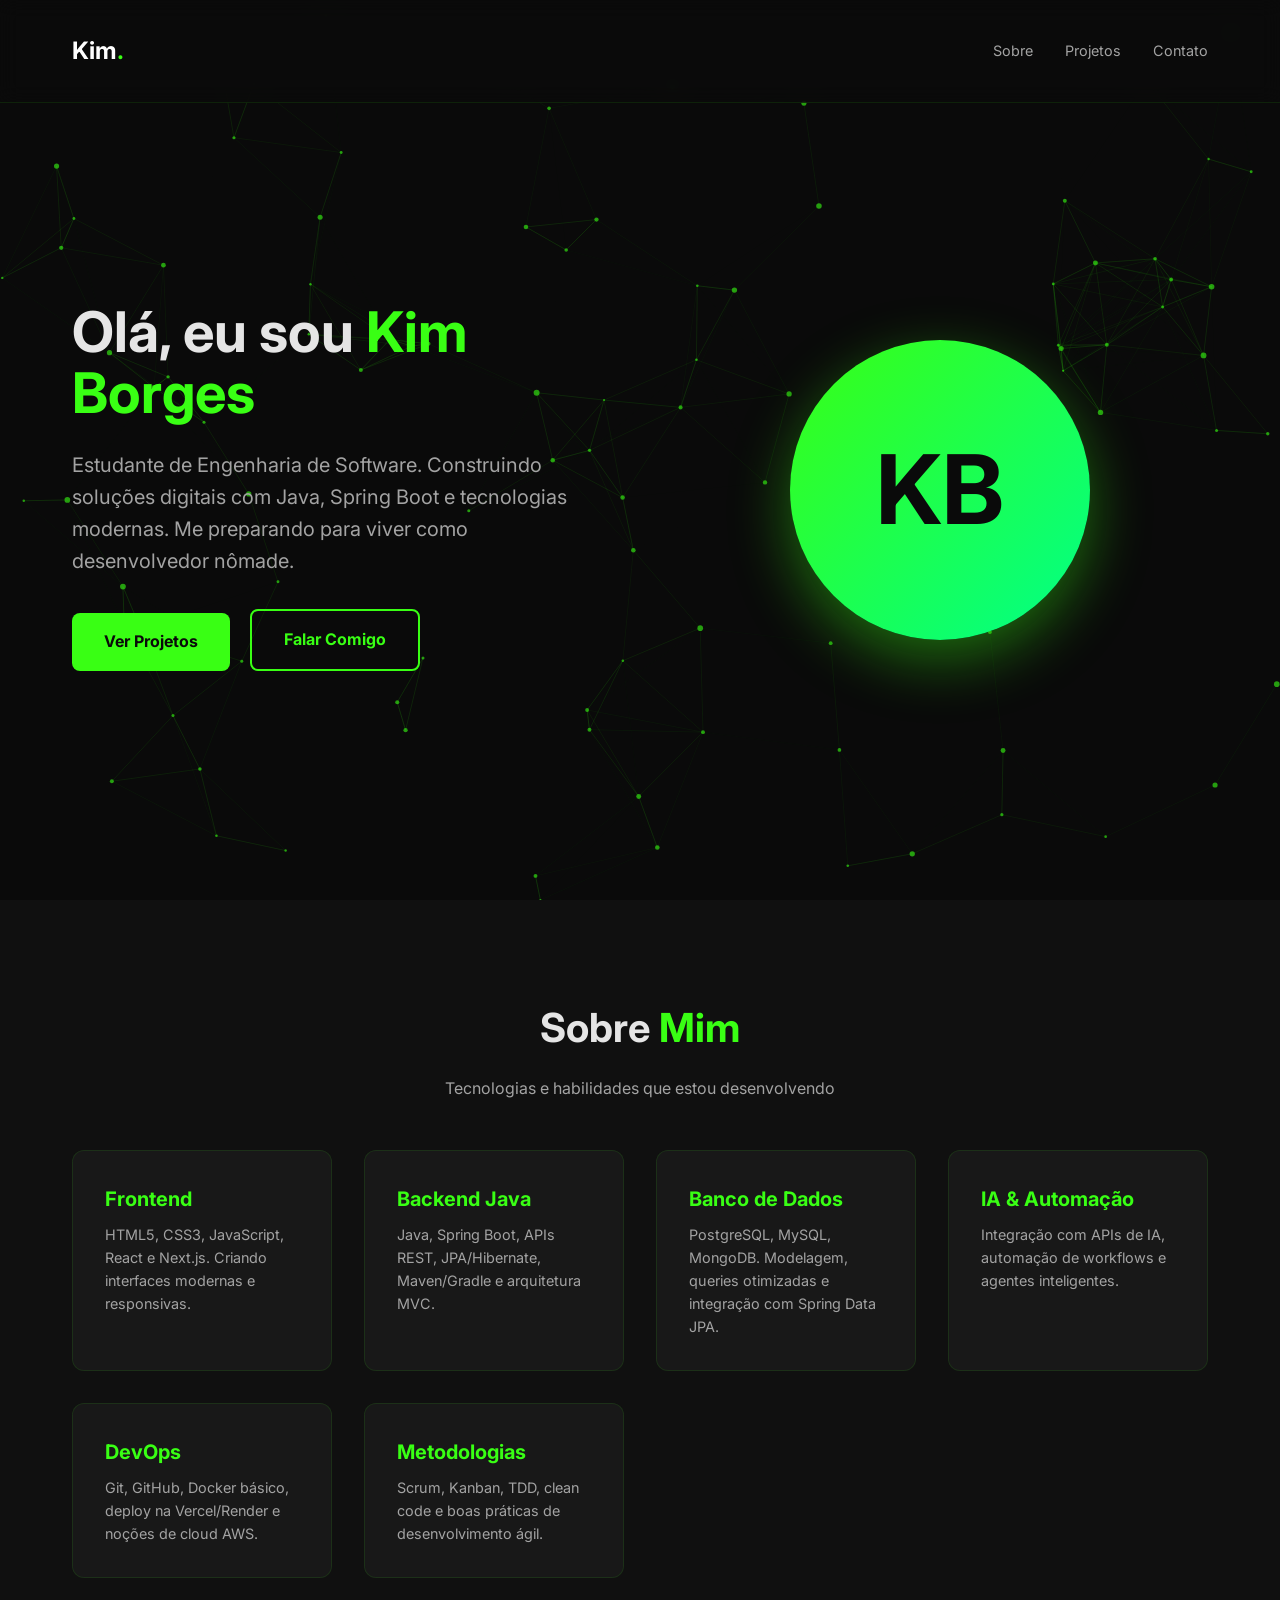
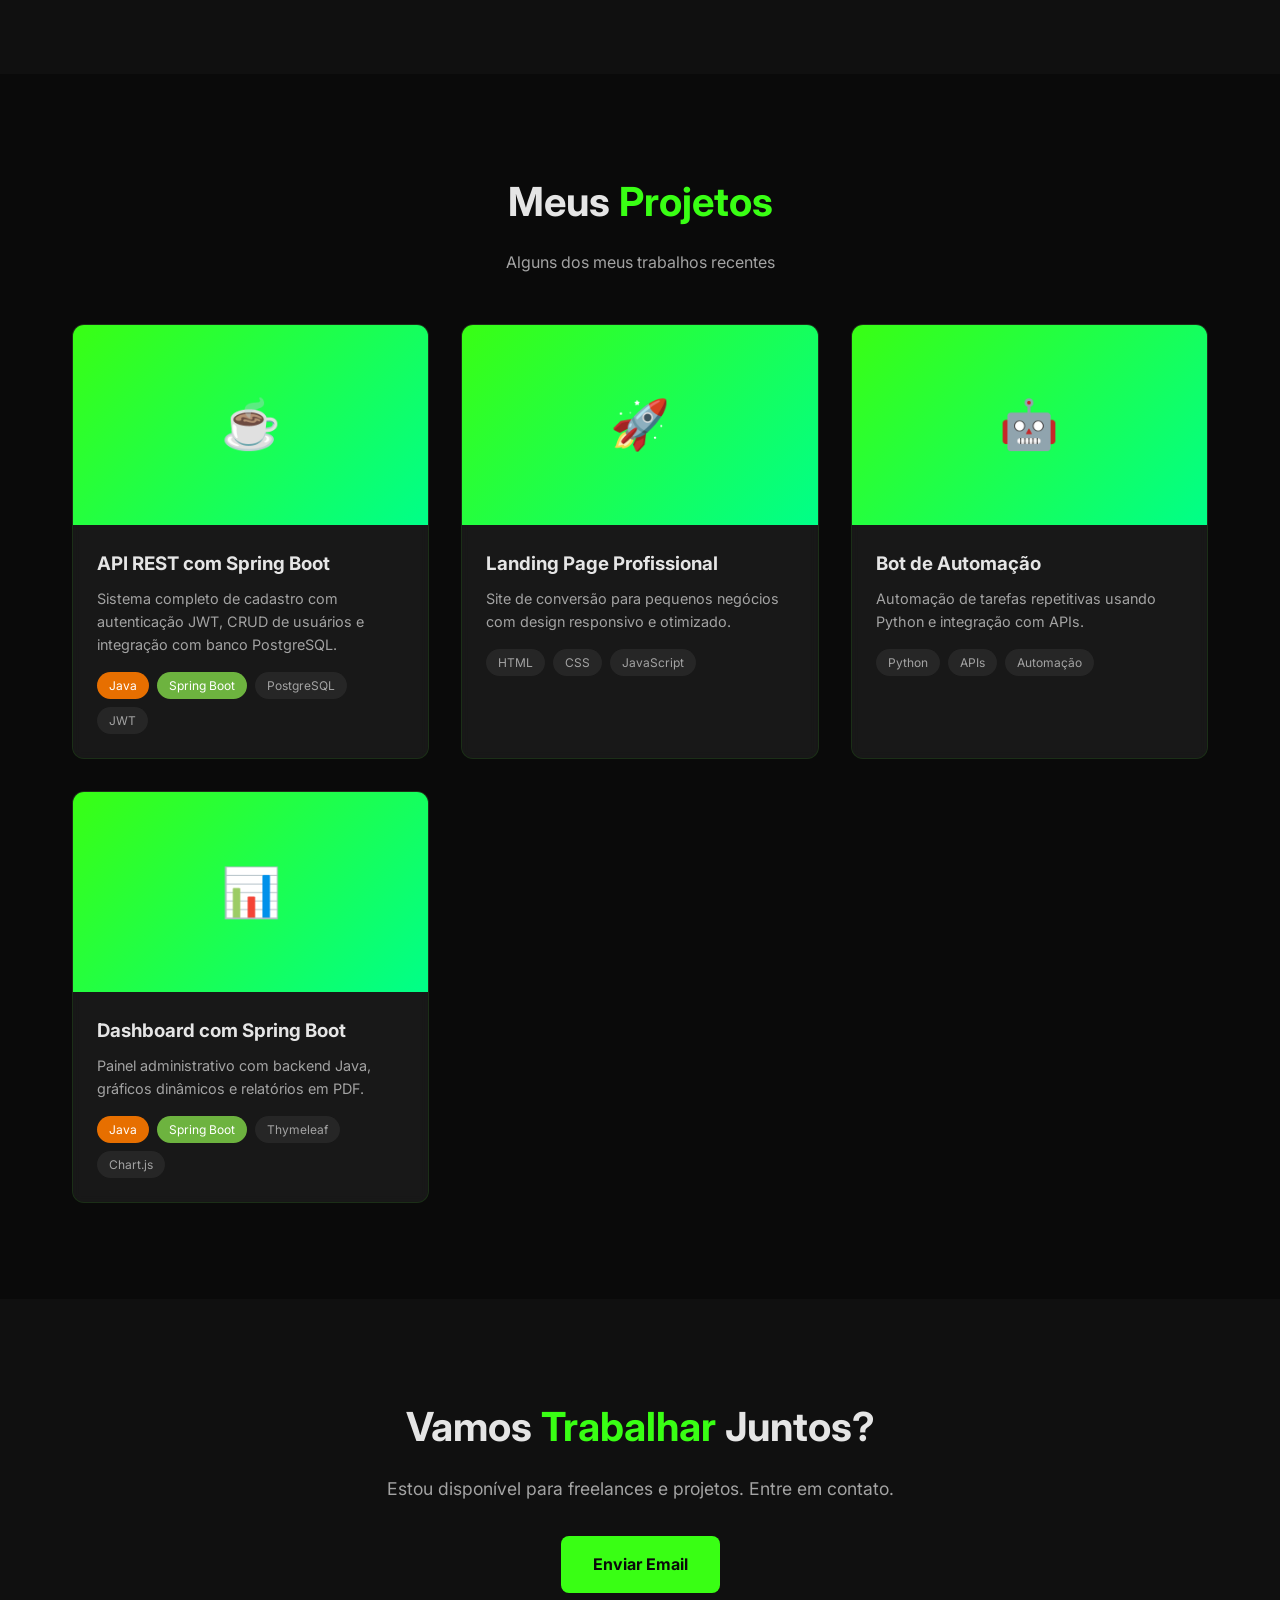
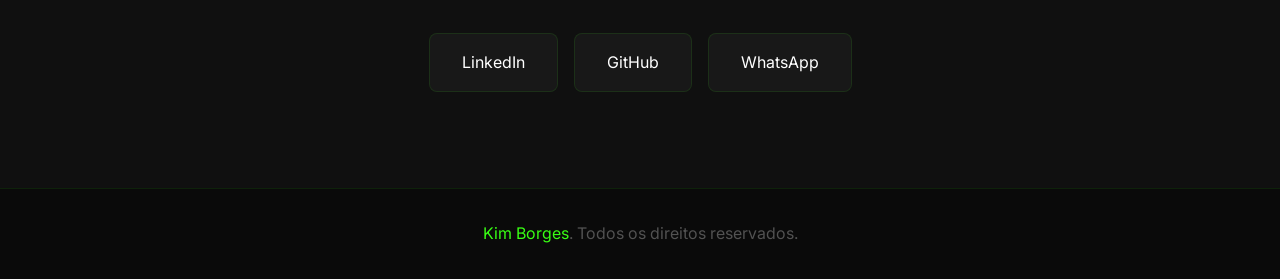
==== index.html @ 53674181 "Add initial portfolio website structure Initial commit of the personal portfolio website with sectio" ====
<!DOCTYPE html>
<html lang="pt-BR">
<head>
    <meta charset="UTF-8">
    <meta name="viewport" content="width=device-width, initial-scale=1.0">
    <title>Kim Borges | Desenvolvedor Full Stack</title>
    <link href="https://fonts.googleapis.com/css2?family=Inter:wght@300;400;600;700&display=swap" rel="stylesheet">
    <style>
        * {
            margin: 0;
            padding: 0;
            box-sizing: border-box;
        }

        body {
            font-family: 'Inter', sans-serif;
            background: #0a0a0a;
            color: #e5e5e5;
            line-height: 1.6;
            overflow-x: hidden;
        }

        /* Canvas de partículas - fundo animado */
        #particles-canvas {
            position: fixed;
            top: 0;
            left: 0;
            width: 100%;
            height: 100%;
            z-index: 0;
            pointer-events: none;
        }

        .container {
            max-width: 1200px;
            margin: 0 auto;
            padding: 0 2rem;
            position: relative;
            z-index: 1;
        }

        /* Navegação */
        nav {
            padding: 2rem 0;
            position: fixed;
            width: 100%;
            top: 0;
            background: rgba(10, 10, 10, 0.8);
            backdrop-filter: blur(10px);
            z-index: 100;
            border-bottom: 1px solid rgba(57, 255, 20, 0.1);
        }

        nav .container {
            display: flex;
            justify-content: space-between;
            align-items: center;
        }

        .logo {
            font-weight: 700;
            font-size: 1.5rem;
            color: #fff;
        }

        .logo span {
            color: #39ff14;
        }

        .nav-links {
            display: flex;
            gap: 2rem;
            list-style: none;
        }

        .nav-links a {
            color: #a3a3a3;
            text-decoration: none;
            transition: color 0.3s;
            font-size: 0.9rem;
        }

        .nav-links a:hover {
            color: #39ff14;
            text-shadow: 0 0 10px rgba(57, 255, 20, 0.5);
        }

        /* Hero Section */
        .hero {
            min-height: 100vh;
            display: flex;
            align-items: center;
            padding-top: 80px;
            position: relative;
        }

        .hero-content {
            display: grid;
            grid-template-columns: 1fr 1fr;
            gap: 4rem;
            align-items: center;
        }

        .hero-text h1 {
            font-size: 3.5rem;
            font-weight: 700;
            line-height: 1.1;
            margin-bottom: 1.5rem;
        }

        .hero-text h1 span {
            color: #39ff14;
        }

        .hero-text p {
            font-size: 1.25rem;
            color: #a3a3a3;
            margin-bottom: 2rem;
            max-width: 500px;
        }

        .btn {
            display: inline-block;
            padding: 1rem 2rem;
            background: #39ff14;
            color: #0a0a0a;
            text-decoration: none;
            border-radius: 8px;
            font-weight: 700;
            transition: all 0.3s;
            border: none;
            cursor: pointer;
            position: relative;
            overflow: hidden;
        }

        .btn:hover {
            background: #2dd90f;
            transform: translateY(-2px);
            box-shadow: 0 10px 40px rgba(57, 255, 20, 0.4);
        }

        .btn-outline {
            background: transparent;
            border: 2px solid #39ff14;
            color: #39ff14;
            margin-left: 1rem;
        }

        .btn-outline:hover {
            background: #39ff14;
            color: #0a0a0a;
        }

        .hero-image {
            display: flex;
            justify-content: center;
        }

        .profile-img {
            width: 300px;
            height: 300px;
            border-radius: 50%;
            background: linear-gradient(135deg, #39ff14, #00ff88);
            display: flex;
            align-items: center;
            justify-content: center;
            font-size: 6rem;
            color: #0a0a0a;
            font-weight: 700;
            box-shadow: 0 20px 60px rgba(57, 255, 20, 0.4);
            animation: pulse 2s infinite;
        }

        @keyframes pulse {
            0%, 100% { box-shadow: 0 20px 60px rgba(57, 255, 20, 0.4); }
            50% { box-shadow: 0 20px 80px rgba(57, 255, 20, 0.7); }
        }

        /* Sobre */
        .sobre {
            padding: 6rem 0;
            background: rgba(17, 17, 17, 0.9);
            position: relative;
        }

        .section-title {
            font-size: 2.5rem;
            font-weight: 700;
            margin-bottom: 1rem;
            text-align: center;
        }

        .section-title span {
            color: #39ff14;
        }

        .section-subtitle {
            color: #a3a3a3;
            text-align: center;
            margin-bottom: 3rem;
        }

        .skills-grid {
            display: grid;
            grid-template-columns: repeat(auto-fit, minmax(250px, 1fr));
            gap: 2rem;
            margin-top: 3rem;
        }

        .skill-card {
            background: rgba(26, 26, 26, 0.9);
            padding: 2rem;
            border-radius: 12px;
            border: 1px solid rgba(57, 255, 20, 0.1);
            transition: all 0.3s;
            backdrop-filter: blur(5px);
        }

        .skill-card:hover {
            border-color: #39ff14;
            transform: translateY(-5px);
            box-shadow: 0 10px 40px rgba(57, 255, 20, 0.15);
        }

        .skill-card h3 {
            color: #39ff14;
            margin-bottom: 0.5rem;
            font-size: 1.25rem;
        }

        .skill-card p {
            color: #a3a3a3;
            font-size: 0.9rem;
        }

        /* Projetos */
        .projetos {
            padding: 6rem 0;
            position: relative;
        }

        .projects-grid {
            display: grid;
            grid-template-columns: repeat(auto-fit, minmax(300px, 1fr));
            gap: 2rem;
            margin-top: 3rem;
        }

        .project-card {
            background: rgba(26, 26, 26, 0.9);
            border-radius: 12px;
            overflow: hidden;
            border: 1px solid rgba(57, 255, 20, 0.1);
            transition: all 0.3s;
            backdrop-filter: blur(5px);
        }

        .project-card:hover {
            transform: translateY(-5px);
            border-color: #39ff14;
            box-shadow: 0 10px 40px rgba(57, 255, 20, 0.15);
        }

        .project-img {
            height: 200px;
            background: linear-gradient(135deg, #39ff14, #00ff88);
            display: flex;
            align-items: center;
            justify-content: center;
            font-size: 3rem;
        }

        .project-info {
            padding: 1.5rem;
        }

        .project-info h3 {
            margin-bottom: 0.5rem;
        }

        .project-info p {
            color: #a3a3a3;
            font-size: 0.9rem;
            margin-bottom: 1rem;
        }

        .tech-tags {
            display: flex;
            gap: 0.5rem;
            flex-wrap: wrap;
        }

        .tech-tag {
            padding: 0.25rem 0.75rem;
            background: #262626;
            border-radius: 20px;
            font-size: 0.75rem;
            color: #a3a3a3;
        }

        .tech-tag.java {
            background: #e76f00;
            color: #fff;
        }

        .tech-tag.spring {
            background: #6db33f;
            color: #fff;
        }

        /* Contato */
        .contato {
            padding: 6rem 0;
            background: rgba(17, 17, 17, 0.9);
            text-align: center;
            position: relative;
        }

        .contato p {
            color: #a3a3a3;
            margin-bottom: 2rem;
            font-size: 1.1rem;
        }

        .social-links {
            display: flex;
            justify-content: center;
            gap: 1rem;
            margin-top: 2rem;
        }

        .social-links a {
            padding: 1rem 2rem;
            background: rgba(26, 26, 26, 0.9);
            color: #fff;
            text-decoration: none;
            border-radius: 8px;
            border: 1px solid rgba(57, 255, 20, 0.1);
            transition: all 0.3s;
        }

        .social-links a:hover {
            border-color: #39ff14;
            background: rgba(57, 255, 20, 0.1);
            color: #39ff14;
            box-shadow: 0 0 20px rgba(57, 255, 20, 0.2);
        }

        /* Footer */
        footer {
            padding: 2rem 0;
            text-align: center;
            color: #525252;
            border-top: 1px solid rgba(57, 255, 20, 0.1);
            position: relative;
            background: rgba(10, 10, 10, 0.9);
        }

        footer span {
            color: #39ff14;
        }

        /* Responsivo */
        @media (max-width: 768px) {
            .hero-content {
                grid-template-columns: 1fr;
                text-align: center;
            }

            .hero-text h1 {
                font-size: 2.5rem;
            }

            .nav-links {
                display: none;
            }

            .profile-img {
                width: 200px;
                height: 200px;
                font-size: 4rem;
            }

            .btn-outline {
                margin-left: 0;
                margin-top: 1rem;
            }
        }
    </style>
</head>
<body>

    <!-- Canvas de partículas -->
    <canvas id="particles-canvas"></canvas>

    <!-- Navegação -->
    <nav>
        <div class="container">
            <div class="logo">Kim<span>.</span></div>
            <ul class="nav-links">
                <li><a href="#sobre">Sobre</a></li>
                <li><a href="#projetos">Projetos</a></li>
                <li><a href="#contato">Contato</a></li>
            </ul>
        </div>
    </nav>

    <!-- Hero -->
    <section class="hero">
        <div class="container">
            <div class="hero-content">
                <div class="hero-text">
                    <h1>Olá, eu sou <span>Kim Borges</span></h1>
                    <p>Estudante de Engenharia de Software. Construindo soluções digitais com Java, Spring Boot e tecnologias modernas. Me preparando para viver como desenvolvedor nômade.</p>
                    <a href="#projetos" class="btn">Ver Projetos</a>
                    <a href="#contato" class="btn btn-outline">Falar Comigo</a>
                </div>
                <div class="hero-image">
                    <div class="profile-img">KB</div>
                </div>
            </div>
        </div>
    </section>

    <!-- Sobre -->
    <section class="sobre" id="sobre">
        <div class="container">
            <h2 class="section-title">Sobre <span>Mim</span></h2>
            <p class="section-subtitle">Tecnologias e habilidades que estou desenvolvendo</p>
            
            <div class="skills-grid">
                <div class="skill-card">
                    <h3>Frontend</h3>
                    <p>HTML5, CSS3, JavaScript, React e Next.js. Criando interfaces modernas e responsivas.</p>
                </div>
                <div class="skill-card">
                    <h3>Backend Java</h3>
                    <p>Java, Spring Boot, APIs REST, JPA/Hibernate, Maven/Gradle e arquitetura MVC.</p>
                </div>
                <div class="skill-card">
                    <h3>Banco de Dados</h3>
                    <p>PostgreSQL, MySQL, MongoDB. Modelagem, queries otimizadas e integração com Spring Data JPA.</p>
                </div>
                <div class="skill-card">
                    <h3>IA & Automação</h3>
                    <p>Integração com APIs de IA, automação de workflows e agentes inteligentes.</p>
                </div>
                <div class="skill-card">
                    <h3>DevOps</h3>
                    <p>Git, GitHub, Docker básico, deploy na Vercel/Render e noções de cloud AWS.</p>
                </div>
                <div class="skill-card">
                    <h3>Metodologias</h3>
                    <p>Scrum, Kanban, TDD, clean code e boas práticas de desenvolvimento ágil.</p>
                </div>
            </div>
        </div>
    </section>

    <!-- Projetos -->
    <section class="projetos" id="projetos">
        <div class="container">
            <h2 class="section-title">Meus <span>Projetos</span></h2>
            <p class="section-subtitle">Alguns dos meus trabalhos recentes</p>
            
            <div class="projects-grid">
                <div class="project-card">
                    <div class="project-img">☕</div>
                    <div class="project-info">
                        <h3>API REST com Spring Boot</h3>
                        <p>Sistema completo de cadastro com autenticação JWT, CRUD de usuários e integração com banco PostgreSQL.</p>
                        <div class="tech-tags">
                            <span class="tech-tag java">Java</span>
                            <span class="tech-tag spring">Spring Boot</span>
                            <span class="tech-tag">PostgreSQL</span>
                            <span class="tech-tag">JWT</span>
                        </div>
                    </div>
                </div>
                
                <div class="project-card">
                    <div class="project-img">🚀</div>
                    <div class="project-info">
                        <h3>Landing Page Profissional</h3>
                        <p>Site de conversão para pequenos negócios com design responsivo e otimizado.</p>
                        <div class="tech-tags">
                            <span class="tech-tag">HTML</span>
                            <span class="tech-tag">CSS</span>
                            <span class="tech-tag">JavaScript</span>
                        </div>
                    </div>
                </div>
                
                <div class="project-card">
                    <div class="project-img">🤖</div>
                    <div class="project-info">
                        <h3>Bot de Automação</h3>
                        <p>Automação de tarefas repetitivas usando Python e integração com APIs.</p>
                        <div class="tech-tags">
                            <span class="tech-tag">Python</span>
                            <span class="tech-tag">APIs</span>
                            <span class="tech-tag">Automação</span>
                        </div>
                    </div>
                </div>
                
                <div class="project-card">
                    <div class="project-img">📊</div>
                    <div class="project-info">
                        <h3>Dashboard com Spring Boot</h3>
                        <p>Painel administrativo com backend Java, gráficos dinâmicos e relatórios em PDF.</p>
                        <div class="tech-tags">
                            <span class="tech-tag java">Java</span>
                            <span class="tech-tag spring">Spring Boot</span>
                            <span class="tech-tag">Thymeleaf</span>
                            <span class="tech-tag">Chart.js</span>
                        </div>
                    </div>
                </div>
            </div>
        </div>
    </section>

    <!-- Contato -->
    <section class="contato" id="contato">
        <div class="container">
            <h2 class="section-title">Vamos <span>Trabalhar</span> Juntos?</h2>
            <p>Estou disponível para freelances e projetos. Entre em contato.</p>
            <a href="mailto:techcodekimfilipe@gmail.com" class="btn">Enviar Email</a>
            
            <div class="social-links">
                <a href="https://www.linkedin.com/in/kimborges/" target="_blank">LinkedIn</a>
                <a href="https://github.com/DevKimFilipe" target="_blank">GitHub</a>
                <a href="https://wa.me/5581997623079" target="_blank">WhatsApp</a>
            </div>
        </div>
    </section>

    <!-- Footer -->
    <footer>
        <div class="container">
            <p> <span>Kim Borges</span>. Todos os direitos reservados.</p>
        </div>
    </footer>

    <!-- Script das partículas -->
    <script>
        const canvas = document.getElementById('particles-canvas');
        const ctx = canvas.getContext('2d');

        let width, height;
        let particles = [];
        const particleCount = 100;
        const connectionDistance = 150;

        function resize() {
            width = canvas.width = window.innerWidth;
            height = canvas.height = window.innerHeight;
        }

        class Particle {
            constructor() {
                this.x = Math.random() * width;
                this.y = Math.random() * height;
                this.vx = (Math.random() - 0.5) * 0.5;
                this.vy = (Math.random() - 0.5) * 0.5;
                this.size = Math.random() * 2 + 1;
            }

            update() {
                this.x += this.vx;
                this.y += this.vy;

                if (this.x < 0 || this.x > width) this.vx *= -1;
                if (this.y < 0 || this.y > height) this.vy *= -1;
            }

            draw() {
                ctx.beginPath();
                ctx.arc(this.x, this.y, this.size, 0, Math.PI * 2);
                ctx.fillStyle = 'rgba(57, 255, 20, 0.6)';
                ctx.fill();
            }
        }

        function init() {
            particles = [];
            for (let i = 0; i < particleCount; i++) {
                particles.push(new Particle());
            }
        }

        function drawConnections() {
            for (let i = 0; i < particles.length; i++) {
                for (let j = i + 1; j < particles.length; j++) {
                    const dx = particles[i].x - particles[j].x;
                    const dy = particles[i].y - particles[j].y;
                    const distance = Math.sqrt(dx * dx + dy * dy);

                    if (distance < connectionDistance) {
                        ctx.beginPath();
                        ctx.moveTo(particles[i].x, particles[i].y);
                        ctx.lineTo(particles[j].x, particles[j].y);
                        ctx.strokeStyle = `rgba(57, 255, 20, ${0.2 * (1 - distance / connectionDistance)})`;
                        ctx.lineWidth = 1;
                        ctx.stroke();
                    }
                }
            }
        }

        function animate() {
            ctx.clearRect(0, 0, width, height);
            
            particles.forEach(particle => {
                particle.update();
                particle.draw();
            });

            drawConnections();
            requestAnimationFrame(animate);
        }

        window.addEventListener('resize', () => {
            resize();
            init();
        });

        resize();
        init();
        animate();
    </script>

</body>
</html>
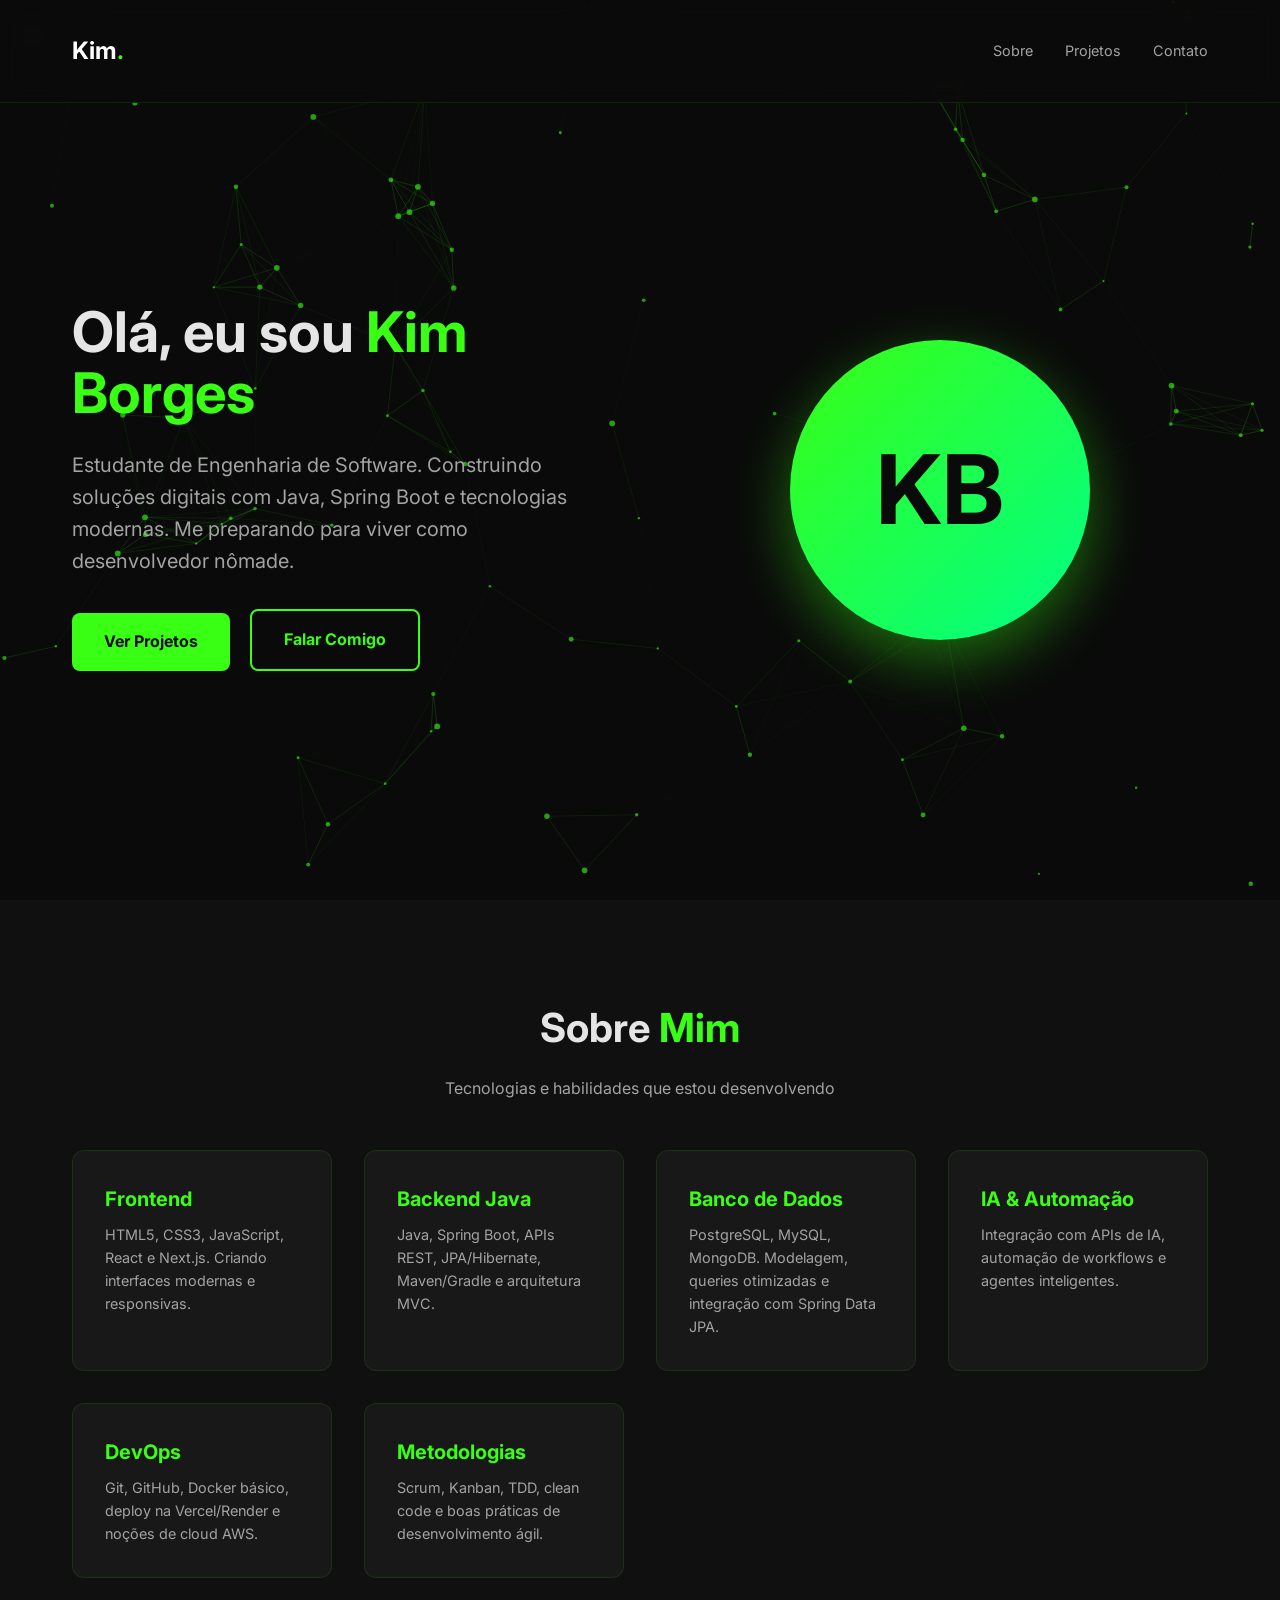
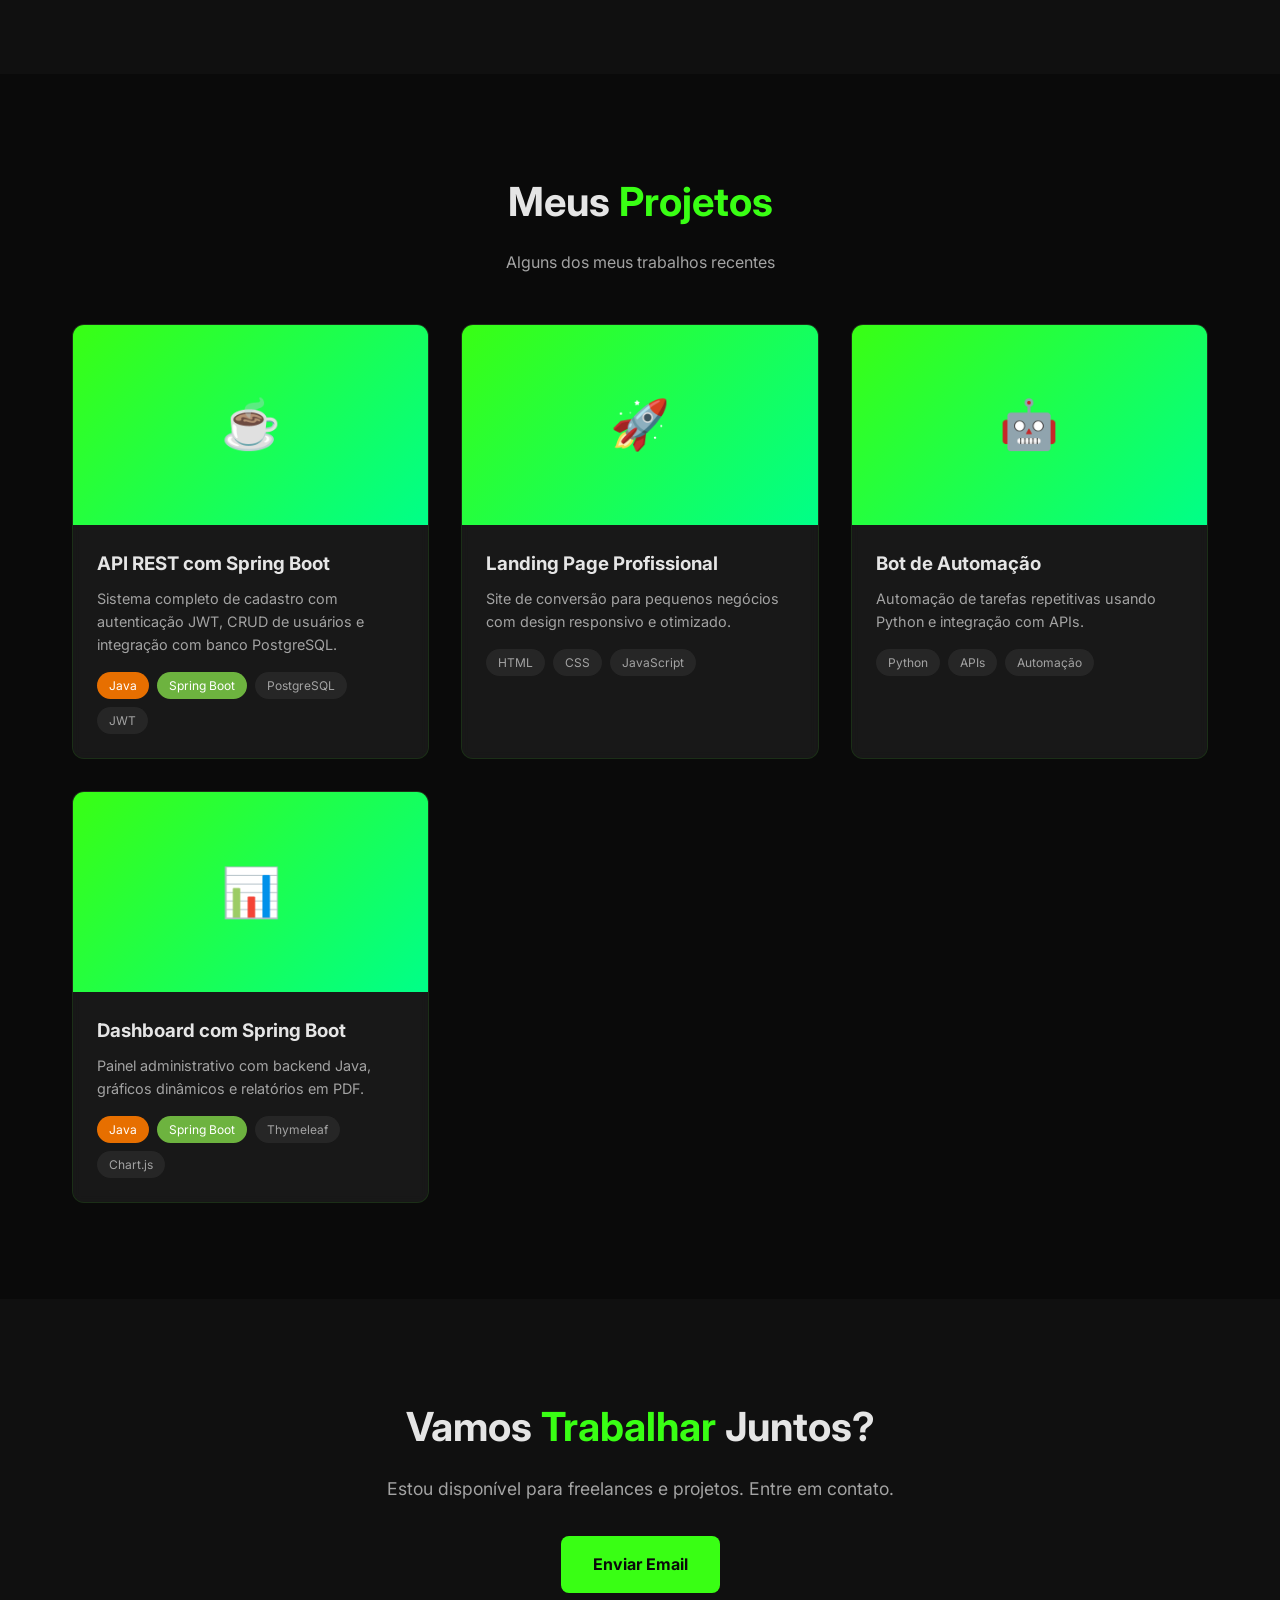
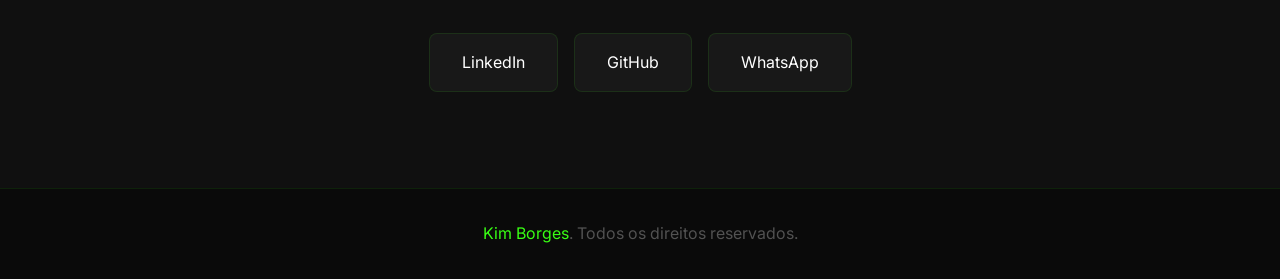
==== commit 6ea62cf8: "Update index.html" ====
--- a/index.html
+++ b/index.html
@@ -530,7 +530,7 @@
             <a href="mailto:techcodekimfilipe@gmail.com" class="btn">Enviar Email</a>
             
             <div class="social-links">
-                <a href="https://www.linkedin.com/in/kimborges/" target="_blank">LinkedIn</a>
+                <a href="https://www.linkedin.com/in/kimfilipe-dev/" target="_blank">LinkedIn</a>
                 <a href="https://github.com/DevKimFilipe" target="_blank">GitHub</a>
                 <a href="https://wa.me/5581997623079" target="_blank">WhatsApp</a>
             </div>
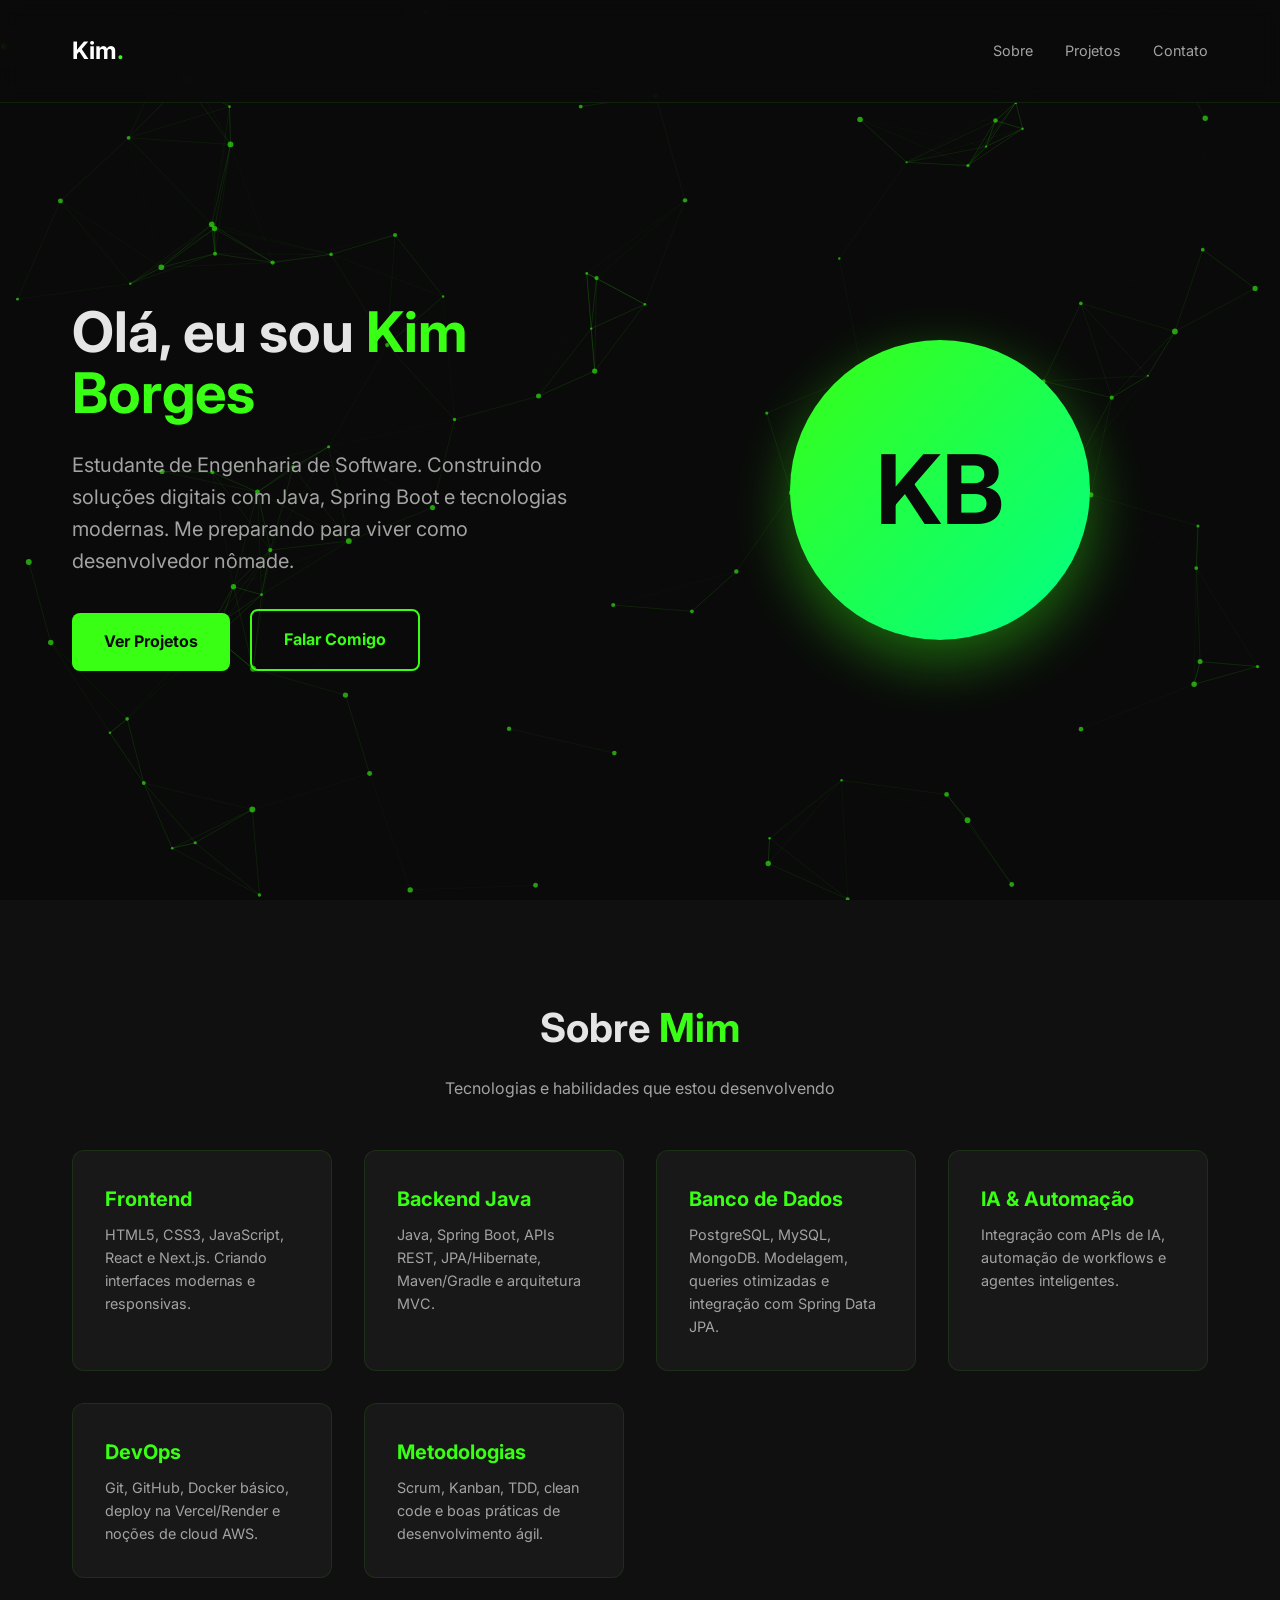
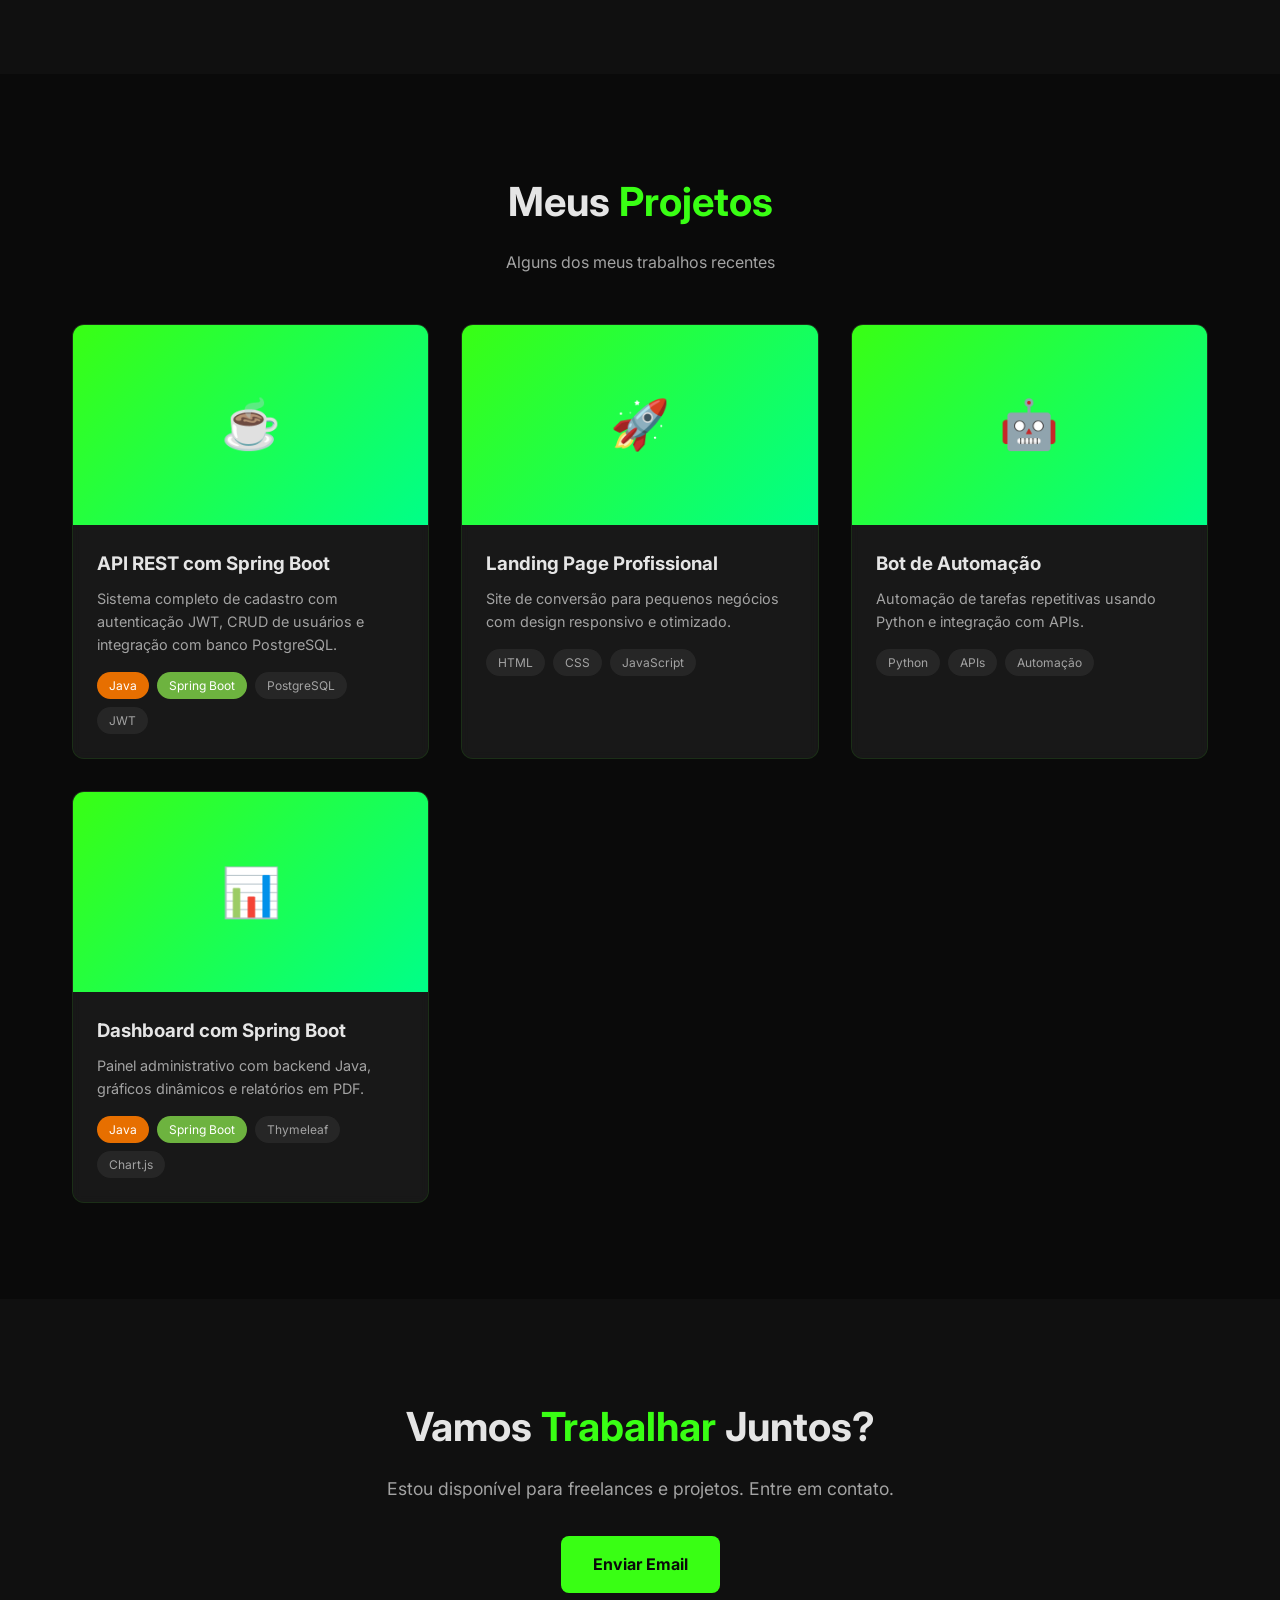
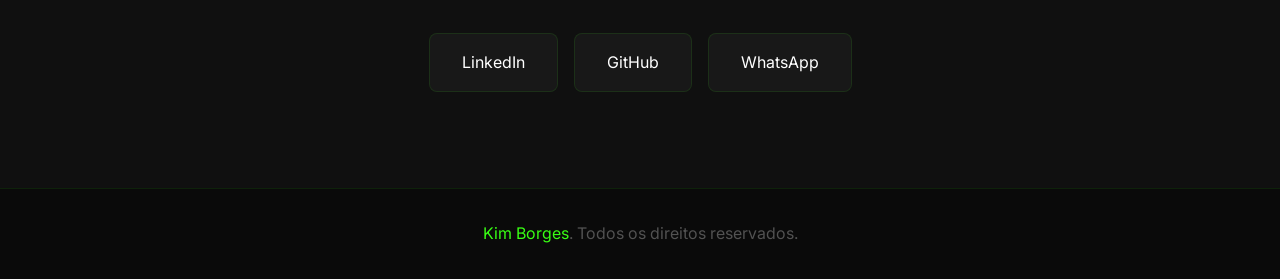
==== commit c49ba209: "Update LinkedIn URL in index.html" ====
--- a/index.html
+++ b/index.html
@@ -530,7 +530,7 @@
             <a href="mailto:techcodekimfilipe@gmail.com" class="btn">Enviar Email</a>
             
             <div class="social-links">
-                <a href="https://www.linkedin.com/in/kimfilipe-dev/" target="_blank">LinkedIn</a>
+                <a href="https://linkedin.com/in/kimfilipe-dev/" target="_blank">LinkedIn</a>
                 <a href="https://github.com/DevKimFilipe" target="_blank">GitHub</a>
                 <a href="https://wa.me/5581997623079" target="_blank">WhatsApp</a>
             </div>
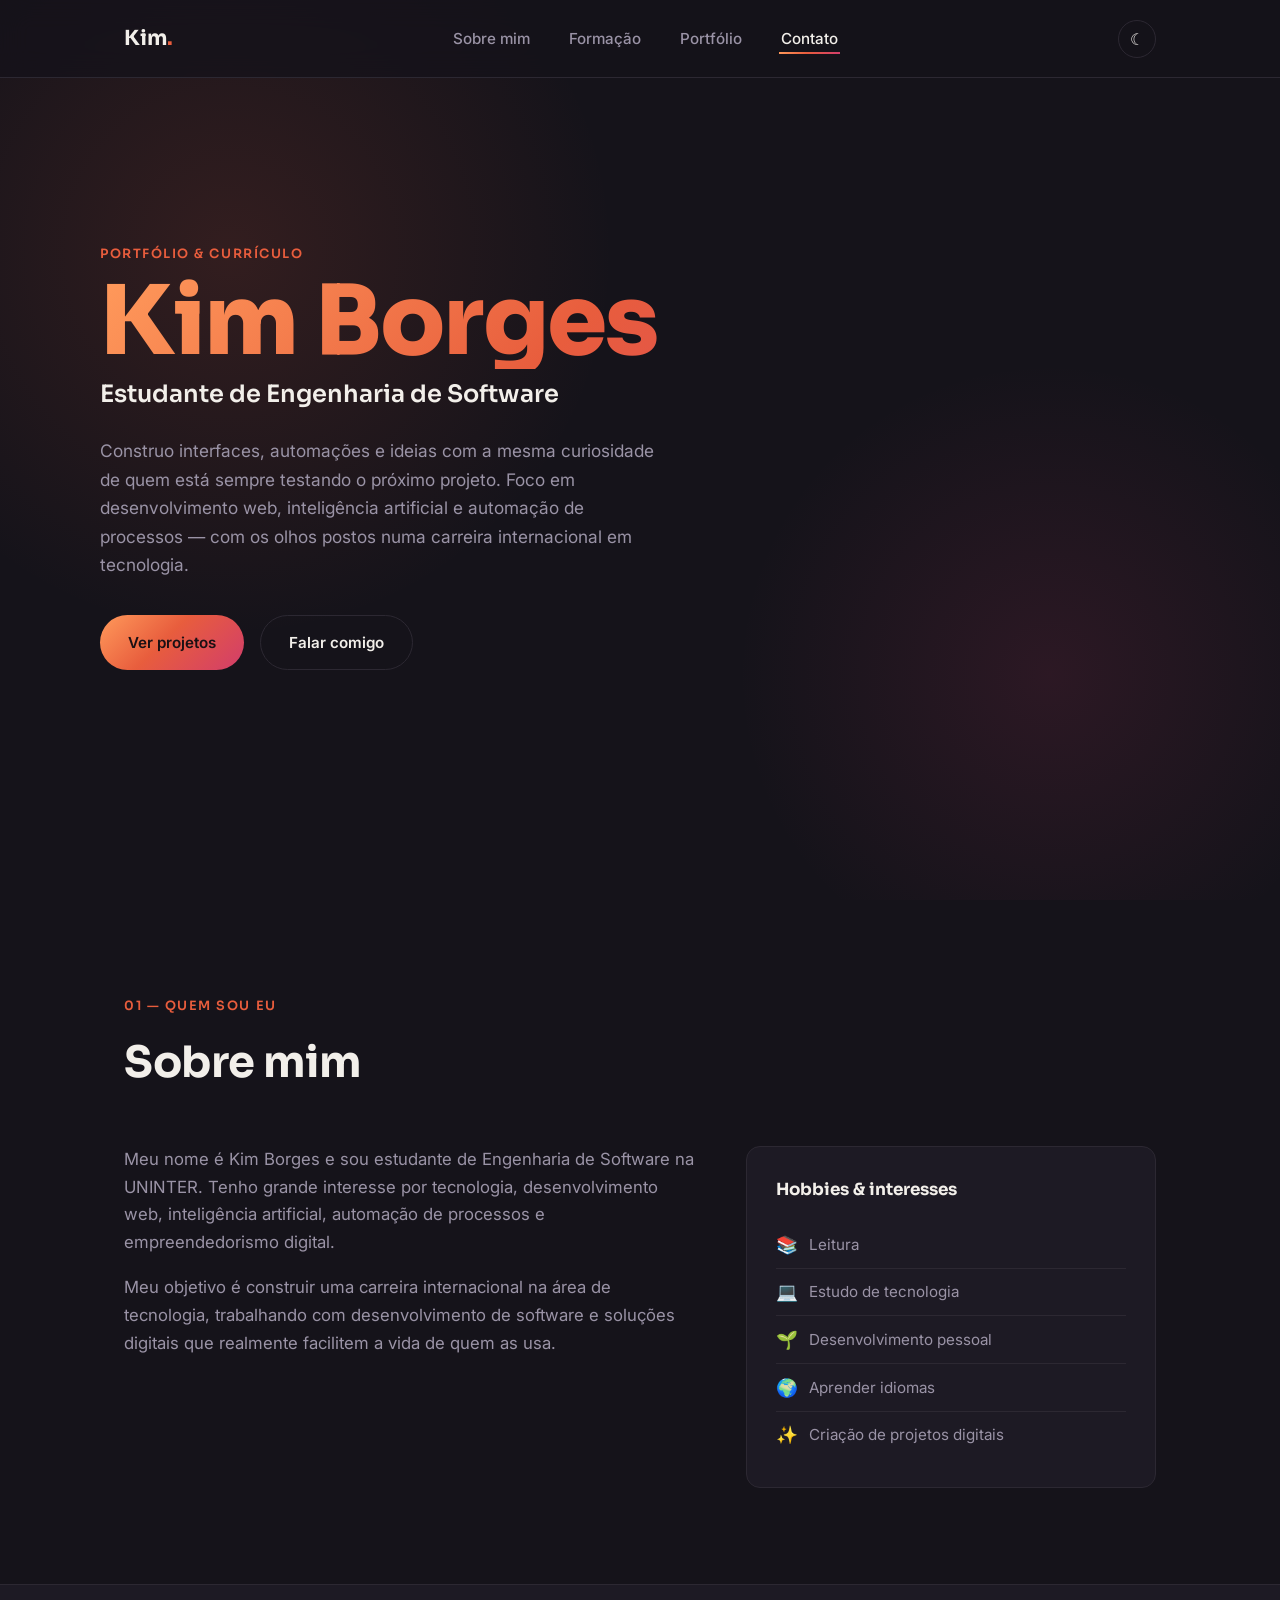
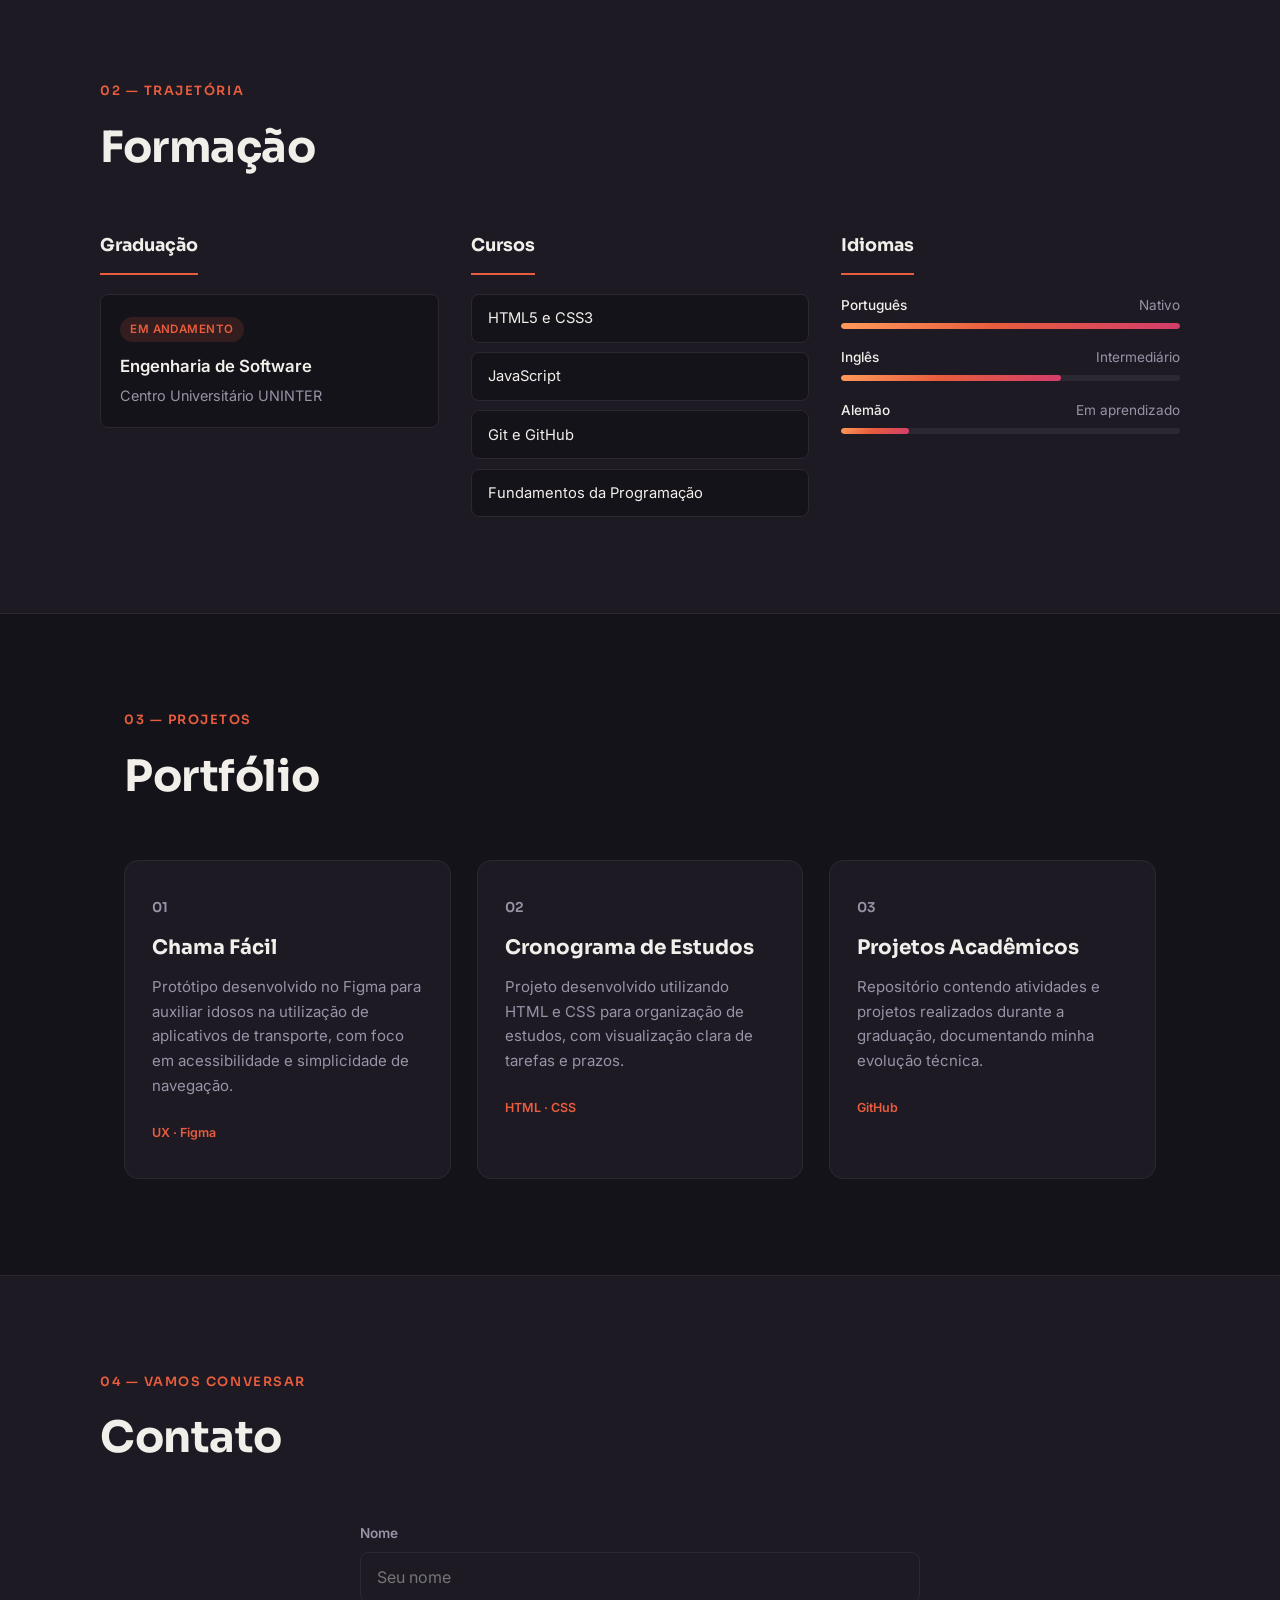
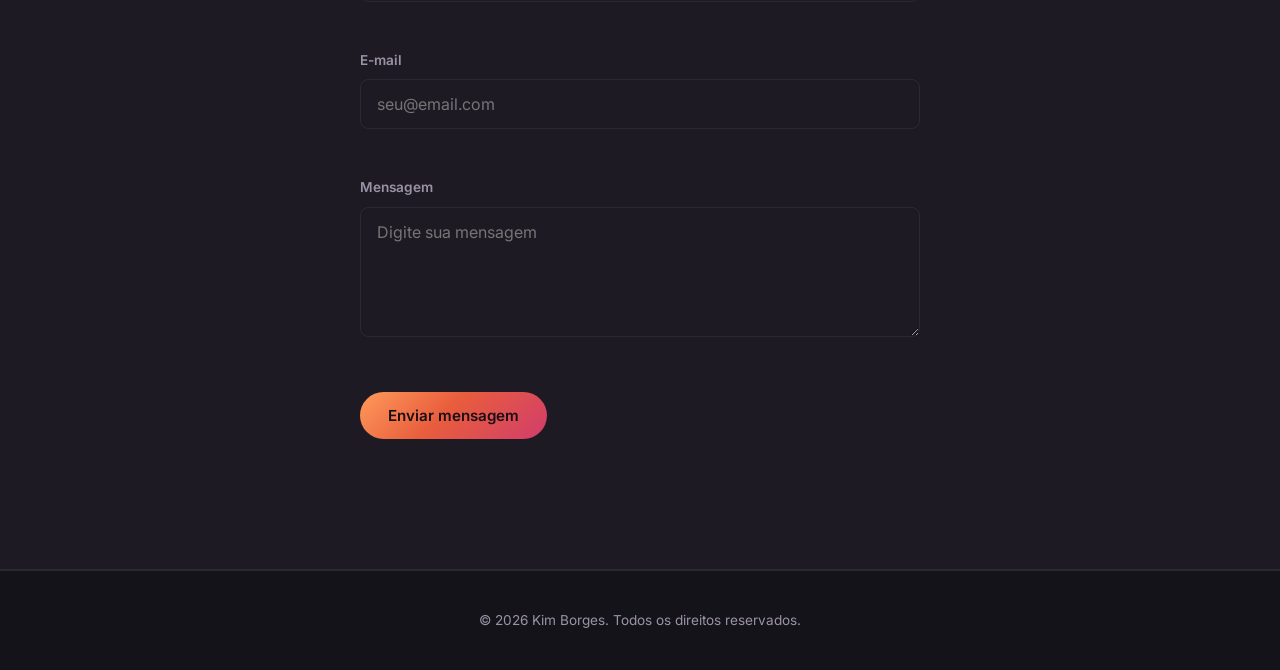
==== commit 8a12a900: "Add files via upload" ====
--- a/index.html
+++ b/index.html
@@ -1,636 +1,224 @@
-<!DOCTYPE html>
-<html lang="pt-BR">
-<head>
-    <meta charset="UTF-8">
-    <meta name="viewport" content="width=device-width, initial-scale=1.0">
-    <title>Kim Borges | Desenvolvedor Full Stack</title>
-    <link href="https://fonts.googleapis.com/css2?family=Inter:wght@300;400;600;700&display=swap" rel="stylesheet">
-    <style>
-        * {
-            margin: 0;
-            padding: 0;
-            box-sizing: border-box;
-        }
-
-        body {
-            font-family: 'Inter', sans-serif;
-            background: #0a0a0a;
-            color: #e5e5e5;
-            line-height: 1.6;
-            overflow-x: hidden;
-        }
-
-        /* Canvas de partículas - fundo animado */
-        #particles-canvas {
-            position: fixed;
-            top: 0;
-            left: 0;
-            width: 100%;
-            height: 100%;
-            z-index: 0;
-            pointer-events: none;
-        }
-
-        .container {
-            max-width: 1200px;
-            margin: 0 auto;
-            padding: 0 2rem;
-            position: relative;
-            z-index: 1;
-        }
-
-        /* Navegação */
-        nav {
-            padding: 2rem 0;
-            position: fixed;
-            width: 100%;
-            top: 0;
-            background: rgba(10, 10, 10, 0.8);
-            backdrop-filter: blur(10px);
-            z-index: 100;
-            border-bottom: 1px solid rgba(57, 255, 20, 0.1);
-        }
-
-        nav .container {
-            display: flex;
-            justify-content: space-between;
-            align-items: center;
-        }
-
-        .logo {
-            font-weight: 700;
-            font-size: 1.5rem;
-            color: #fff;
-        }
-
-        .logo span {
-            color: #39ff14;
-        }
-
-        .nav-links {
-            display: flex;
-            gap: 2rem;
-            list-style: none;
-        }
-
-        .nav-links a {
-            color: #a3a3a3;
-            text-decoration: none;
-            transition: color 0.3s;
-            font-size: 0.9rem;
-        }
-
-        .nav-links a:hover {
-            color: #39ff14;
-            text-shadow: 0 0 10px rgba(57, 255, 20, 0.5);
-        }
-
-        /* Hero Section */
-        .hero {
-            min-height: 100vh;
-            display: flex;
-            align-items: center;
-            padding-top: 80px;
-            position: relative;
-        }
-
-        .hero-content {
-            display: grid;
-            grid-template-columns: 1fr 1fr;
-            gap: 4rem;
-            align-items: center;
-        }
-
-        .hero-text h1 {
-            font-size: 3.5rem;
-            font-weight: 700;
-            line-height: 1.1;
-            margin-bottom: 1.5rem;
-        }
-
-        .hero-text h1 span {
-            color: #39ff14;
-        }
-
-        .hero-text p {
-            font-size: 1.25rem;
-            color: #a3a3a3;
-            margin-bottom: 2rem;
-            max-width: 500px;
-        }
-
-        .btn {
-            display: inline-block;
-            padding: 1rem 2rem;
-            background: #39ff14;
-            color: #0a0a0a;
-            text-decoration: none;
-            border-radius: 8px;
-            font-weight: 700;
-            transition: all 0.3s;
-            border: none;
-            cursor: pointer;
-            position: relative;
-            overflow: hidden;
-        }
-
-        .btn:hover {
-            background: #2dd90f;
-            transform: translateY(-2px);
-            box-shadow: 0 10px 40px rgba(57, 255, 20, 0.4);
-        }
-
-        .btn-outline {
-            background: transparent;
-            border: 2px solid #39ff14;
-            color: #39ff14;
-            margin-left: 1rem;
-        }
-
-        .btn-outline:hover {
-            background: #39ff14;
-            color: #0a0a0a;
-        }
-
-        .hero-image {
-            display: flex;
-            justify-content: center;
-        }
-
-        .profile-img {
-            width: 300px;
-            height: 300px;
-            border-radius: 50%;
-            background: linear-gradient(135deg, #39ff14, #00ff88);
-            display: flex;
-            align-items: center;
-            justify-content: center;
-            font-size: 6rem;
-            color: #0a0a0a;
-            font-weight: 700;
-            box-shadow: 0 20px 60px rgba(57, 255, 20, 0.4);
-            animation: pulse 2s infinite;
-        }
-
-        @keyframes pulse {
-            0%, 100% { box-shadow: 0 20px 60px rgba(57, 255, 20, 0.4); }
-            50% { box-shadow: 0 20px 80px rgba(57, 255, 20, 0.7); }
-        }
-
-        /* Sobre */
-        .sobre {
-            padding: 6rem 0;
-            background: rgba(17, 17, 17, 0.9);
-            position: relative;
-        }
-
-        .section-title {
-            font-size: 2.5rem;
-            font-weight: 700;
-            margin-bottom: 1rem;
-            text-align: center;
-        }
-
-        .section-title span {
-            color: #39ff14;
-        }
-
-        .section-subtitle {
-            color: #a3a3a3;
-            text-align: center;
-            margin-bottom: 3rem;
-        }
-
-        .skills-grid {
-            display: grid;
-            grid-template-columns: repeat(auto-fit, minmax(250px, 1fr));
-            gap: 2rem;
-            margin-top: 3rem;
-        }
-
-        .skill-card {
-            background: rgba(26, 26, 26, 0.9);
-            padding: 2rem;
-            border-radius: 12px;
-            border: 1px solid rgba(57, 255, 20, 0.1);
-            transition: all 0.3s;
-            backdrop-filter: blur(5px);
-        }
-
-        .skill-card:hover {
-            border-color: #39ff14;
-            transform: translateY(-5px);
-            box-shadow: 0 10px 40px rgba(57, 255, 20, 0.15);
-        }
-
-        .skill-card h3 {
-            color: #39ff14;
-            margin-bottom: 0.5rem;
-            font-size: 1.25rem;
-        }
-
-        .skill-card p {
-            color: #a3a3a3;
-            font-size: 0.9rem;
-        }
-
-        /* Projetos */
-        .projetos {
-            padding: 6rem 0;
-            position: relative;
-        }
-
-        .projects-grid {
-            display: grid;
-            grid-template-columns: repeat(auto-fit, minmax(300px, 1fr));
-            gap: 2rem;
-            margin-top: 3rem;
-        }
-
-        .project-card {
-            background: rgba(26, 26, 26, 0.9);
-            border-radius: 12px;
-            overflow: hidden;
-            border: 1px solid rgba(57, 255, 20, 0.1);
-            transition: all 0.3s;
-            backdrop-filter: blur(5px);
-        }
-
-        .project-card:hover {
-            transform: translateY(-5px);
-            border-color: #39ff14;
-            box-shadow: 0 10px 40px rgba(57, 255, 20, 0.15);
-        }
-
-        .project-img {
-            height: 200px;
-            background: linear-gradient(135deg, #39ff14, #00ff88);
-            display: flex;
-            align-items: center;
-            justify-content: center;
-            font-size: 3rem;
-        }
-
-        .project-info {
-            padding: 1.5rem;
-        }
-
-        .project-info h3 {
-            margin-bottom: 0.5rem;
-        }
-
-        .project-info p {
-            color: #a3a3a3;
-            font-size: 0.9rem;
-            margin-bottom: 1rem;
-        }
-
-        .tech-tags {
-            display: flex;
-            gap: 0.5rem;
-            flex-wrap: wrap;
-        }
-
-        .tech-tag {
-            padding: 0.25rem 0.75rem;
-            background: #262626;
-            border-radius: 20px;
-            font-size: 0.75rem;
-            color: #a3a3a3;
-        }
-
-        .tech-tag.java {
-            background: #e76f00;
-            color: #fff;
-        }
-
-        .tech-tag.spring {
-            background: #6db33f;
-            color: #fff;
-        }
-
-        /* Contato */
-        .contato {
-            padding: 6rem 0;
-            background: rgba(17, 17, 17, 0.9);
-            text-align: center;
-            position: relative;
-        }
-
-        .contato p {
-            color: #a3a3a3;
-            margin-bottom: 2rem;
-            font-size: 1.1rem;
-        }
-
-        .social-links {
-            display: flex;
-            justify-content: center;
-            gap: 1rem;
-            margin-top: 2rem;
-        }
-
-        .social-links a {
-            padding: 1rem 2rem;
-            background: rgba(26, 26, 26, 0.9);
-            color: #fff;
-            text-decoration: none;
-            border-radius: 8px;
-            border: 1px solid rgba(57, 255, 20, 0.1);
-            transition: all 0.3s;
-        }
-
-        .social-links a:hover {
-            border-color: #39ff14;
-            background: rgba(57, 255, 20, 0.1);
-            color: #39ff14;
-            box-shadow: 0 0 20px rgba(57, 255, 20, 0.2);
-        }
-
-        /* Footer */
-        footer {
-            padding: 2rem 0;
-            text-align: center;
-            color: #525252;
-            border-top: 1px solid rgba(57, 255, 20, 0.1);
-            position: relative;
-            background: rgba(10, 10, 10, 0.9);
-        }
-
-        footer span {
-            color: #39ff14;
-        }
-
-        /* Responsivo */
-        @media (max-width: 768px) {
-            .hero-content {
-                grid-template-columns: 1fr;
-                text-align: center;
-            }
-
-            .hero-text h1 {
-                font-size: 2.5rem;
-            }
-
-            .nav-links {
-                display: none;
-            }
-
-            .profile-img {
-                width: 200px;
-                height: 200px;
-                font-size: 4rem;
-            }
-
-            .btn-outline {
-                margin-left: 0;
-                margin-top: 1rem;
-            }
-        }
-    </style>
-</head>
-<body>
-
-    <!-- Canvas de partículas -->
-    <canvas id="particles-canvas"></canvas>
-
-    <!-- Navegação -->
-    <nav>
-        <div class="container">
-            <div class="logo">Kim<span>.</span></div>
-            <ul class="nav-links">
-                <li><a href="#sobre">Sobre</a></li>
-                <li><a href="#projetos">Projetos</a></li>
-                <li><a href="#contato">Contato</a></li>
-            </ul>
-        </div>
-    </nav>
-
-    <!-- Hero -->
-    <section class="hero">
-        <div class="container">
-            <div class="hero-content">
-                <div class="hero-text">
-                    <h1>Olá, eu sou <span>Kim Borges</span></h1>
-                    <p>Estudante de Engenharia de Software. Construindo soluções digitais com Java, Spring Boot e tecnologias modernas. Me preparando para viver como desenvolvedor nômade.</p>
-                    <a href="#projetos" class="btn">Ver Projetos</a>
-                    <a href="#contato" class="btn btn-outline">Falar Comigo</a>
-                </div>
-                <div class="hero-image">
-                    <div class="profile-img">KB</div>
-                </div>
-            </div>
-        </div>
-    </section>
-
-    <!-- Sobre -->
-    <section class="sobre" id="sobre">
-        <div class="container">
-            <h2 class="section-title">Sobre <span>Mim</span></h2>
-            <p class="section-subtitle">Tecnologias e habilidades que estou desenvolvendo</p>
-            
-            <div class="skills-grid">
-                <div class="skill-card">
-                    <h3>Frontend</h3>
-                    <p>HTML5, CSS3, JavaScript, React e Next.js. Criando interfaces modernas e responsivas.</p>
-                </div>
-                <div class="skill-card">
-                    <h3>Backend Java</h3>
-                    <p>Java, Spring Boot, APIs REST, JPA/Hibernate, Maven/Gradle e arquitetura MVC.</p>
-                </div>
-                <div class="skill-card">
-                    <h3>Banco de Dados</h3>
-                    <p>PostgreSQL, MySQL, MongoDB. Modelagem, queries otimizadas e integração com Spring Data JPA.</p>
-                </div>
-                <div class="skill-card">
-                    <h3>IA & Automação</h3>
-                    <p>Integração com APIs de IA, automação de workflows e agentes inteligentes.</p>
-                </div>
-                <div class="skill-card">
-                    <h3>DevOps</h3>
-                    <p>Git, GitHub, Docker básico, deploy na Vercel/Render e noções de cloud AWS.</p>
-                </div>
-                <div class="skill-card">
-                    <h3>Metodologias</h3>
-                    <p>Scrum, Kanban, TDD, clean code e boas práticas de desenvolvimento ágil.</p>
-                </div>
-            </div>
-        </div>
-    </section>
-
-    <!-- Projetos -->
-    <section class="projetos" id="projetos">
-        <div class="container">
-            <h2 class="section-title">Meus <span>Projetos</span></h2>
-            <p class="section-subtitle">Alguns dos meus trabalhos recentes</p>
-            
-            <div class="projects-grid">
-                <div class="project-card">
-                    <div class="project-img">☕</div>
-                    <div class="project-info">
-                        <h3>API REST com Spring Boot</h3>
-                        <p>Sistema completo de cadastro com autenticação JWT, CRUD de usuários e integração com banco PostgreSQL.</p>
-                        <div class="tech-tags">
-                            <span class="tech-tag java">Java</span>
-                            <span class="tech-tag spring">Spring Boot</span>
-                            <span class="tech-tag">PostgreSQL</span>
-                            <span class="tech-tag">JWT</span>
-                        </div>
-                    </div>
-                </div>
-                
-                <div class="project-card">
-                    <div class="project-img">🚀</div>
-                    <div class="project-info">
-                        <h3>Landing Page Profissional</h3>
-                        <p>Site de conversão para pequenos negócios com design responsivo e otimizado.</p>
-                        <div class="tech-tags">
-                            <span class="tech-tag">HTML</span>
-                            <span class="tech-tag">CSS</span>
-                            <span class="tech-tag">JavaScript</span>
-                        </div>
-                    </div>
-                </div>
-                
-                <div class="project-card">
-                    <div class="project-img">🤖</div>
-                    <div class="project-info">
-                        <h3>Bot de Automação</h3>
-                        <p>Automação de tarefas repetitivas usando Python e integração com APIs.</p>
-                        <div class="tech-tags">
-                            <span class="tech-tag">Python</span>
-                            <span class="tech-tag">APIs</span>
-                            <span class="tech-tag">Automação</span>
-                        </div>
-                    </div>
-                </div>
-                
-                <div class="project-card">
-                    <div class="project-img">📊</div>
-                    <div class="project-info">
-                        <h3>Dashboard com Spring Boot</h3>
-                        <p>Painel administrativo com backend Java, gráficos dinâmicos e relatórios em PDF.</p>
-                        <div class="tech-tags">
-                            <span class="tech-tag java">Java</span>
-                            <span class="tech-tag spring">Spring Boot</span>
-                            <span class="tech-tag">Thymeleaf</span>
-                            <span class="tech-tag">Chart.js</span>
-                        </div>
-                    </div>
-                </div>
-            </div>
-        </div>
-    </section>
-
-    <!-- Contato -->
-    <section class="contato" id="contato">
-        <div class="container">
-            <h2 class="section-title">Vamos <span>Trabalhar</span> Juntos?</h2>
-            <p>Estou disponível para freelances e projetos. Entre em contato.</p>
-            <a href="mailto:techcodekimfilipe@gmail.com" class="btn">Enviar Email</a>
-            
-            <div class="social-links">
-                <a href="https://linkedin.com/in/kimfilipe-dev/" target="_blank">LinkedIn</a>
-                <a href="https://github.com/DevKimFilipe" target="_blank">GitHub</a>
-                <a href="https://wa.me/5581997623079" target="_blank">WhatsApp</a>
-            </div>
-        </div>
-    </section>
-
-    <!-- Footer -->
-    <footer>
-        <div class="container">
-            <p> <span>Kim Borges</span>. Todos os direitos reservados.</p>
-        </div>
-    </footer>
-
-    <!-- Script das partículas -->
-    <script>
-        const canvas = document.getElementById('particles-canvas');
-        const ctx = canvas.getContext('2d');
-
-        let width, height;
-        let particles = [];
-        const particleCount = 100;
-        const connectionDistance = 150;
-
-        function resize() {
-            width = canvas.width = window.innerWidth;
-            height = canvas.height = window.innerHeight;
-        }
-
-        class Particle {
-            constructor() {
-                this.x = Math.random() * width;
-                this.y = Math.random() * height;
-                this.vx = (Math.random() - 0.5) * 0.5;
-                this.vy = (Math.random() - 0.5) * 0.5;
-                this.size = Math.random() * 2 + 1;
-            }
-
-            update() {
-                this.x += this.vx;
-                this.y += this.vy;
-
-                if (this.x < 0 || this.x > width) this.vx *= -1;
-                if (this.y < 0 || this.y > height) this.vy *= -1;
-            }
-
-            draw() {
-                ctx.beginPath();
-                ctx.arc(this.x, this.y, this.size, 0, Math.PI * 2);
-                ctx.fillStyle = 'rgba(57, 255, 20, 0.6)';
-                ctx.fill();
-            }
-        }
-
-        function init() {
-            particles = [];
-            for (let i = 0; i < particleCount; i++) {
-                particles.push(new Particle());
-            }
-        }
-
-        function drawConnections() {
-            for (let i = 0; i < particles.length; i++) {
-                for (let j = i + 1; j < particles.length; j++) {
-                    const dx = particles[i].x - particles[j].x;
-                    const dy = particles[i].y - particles[j].y;
-                    const distance = Math.sqrt(dx * dx + dy * dy);
-
-                    if (distance < connectionDistance) {
-                        ctx.beginPath();
-                        ctx.moveTo(particles[i].x, particles[i].y);
-                        ctx.lineTo(particles[j].x, particles[j].y);
-                        ctx.strokeStyle = `rgba(57, 255, 20, ${0.2 * (1 - distance / connectionDistance)})`;
-                        ctx.lineWidth = 1;
-                        ctx.stroke();
-                    }
-                }
-            }
-        }
-
-        function animate() {
-            ctx.clearRect(0, 0, width, height);
-            
-            particles.forEach(particle => {
-                particle.update();
-                particle.draw();
-            });
-
-            drawConnections();
-            requestAnimationFrame(animate);
-        }
-
-        window.addEventListener('resize', () => {
-            resize();
-            init();
-        });
-
-        resize();
-        init();
-        animate();
-    </script>
-
-</body>
-</html>
+<!DOCTYPE html>
+<html lang="pt-BR">
+<head>
+    <meta charset="UTF-8">
+    <meta name="viewport" content="width=device-width, initial-scale=1.0">
+    <title>Kim Borges — Portfólio</title>
+    <meta name="description" content="Portfólio de Kim Borges, estudante de Engenharia de Software com foco em desenvolvimento web, IA e automação.">
+
+    <link rel="preconnect" href="https://fonts.googleapis.com">
+    <link rel="preconnect" href="https://fonts.gstatic.com" crossorigin>
+    <link href="https://fonts.googleapis.com/css2?family=Sora:wght@500;600;700;800&family=Inter:wght@400;500;600&display=swap" rel="stylesheet">
+
+    <link rel="stylesheet" href="style.css">
+</head>
+<body>
+
+    <!-- ============== CABEÇALHO / NAVEGAÇÃO FIXA ============== -->
+    <header>
+        <div class="header__inner">
+            <a href="#topo" class="logo">Kim<span class="logo__ponto">.</span></a>
+
+            <nav>
+                <ul id="navLista">
+                    <li><a href="#sobre" class="nav-link" data-secao="sobre">Sobre mim</a></li>
+                    <li><a href="#formacao" class="nav-link" data-secao="formacao">Formação</a></li>
+                    <li><a href="#portfolio" class="nav-link" data-secao="portfolio">Portfólio</a></li>
+                    <li><a href="#contato" class="nav-link" data-secao="contato">Contato</a></li>
+                </ul>
+            </nav>
+
+            <div class="header__acoes">
+                <button id="themeButton" type="button" aria-label="Alternar tema claro/escuro">
+                    <span id="themeIcone" aria-hidden="true">☾</span>
+                </button>
+                <button id="menuButton" type="button" aria-label="Abrir menu" aria-expanded="false" aria-controls="navLista">
+                    <span></span><span></span><span></span>
+                </button>
+            </div>
+        </div>
+    </header>
+
+    <main id="topo">
+
+        <!-- ============== HERO ============== -->
+        <section class="hero">
+            <div class="hero__fundo" aria-hidden="true"></div>
+            <div class="hero__conteudo">
+                <p class="eyebrow">Portfólio &amp; currículo</p>
+                <h1 class="hero__nome">Kim Borges</h1>
+                <p class="hero__cargo">Estudante de Engenharia de Software</p>
+                <p class="hero__bio">
+                    Construo interfaces, automações e ideias com a mesma curiosidade de quem
+                    está sempre testando o próximo projeto. Foco em desenvolvimento web,
+                    inteligência artificial e automação de processos — com os olhos postos
+                    numa carreira internacional em tecnologia.
+                </p>
+                <div class="hero__acoes">
+                    <a href="#portfolio" class="botao botao--cheio">Ver projetos</a>
+                    <a href="#contato" class="botao botao--linha">Falar comigo</a>
+                </div>
+            </div>
+        </section>
+
+        <!-- ============== SOBRE MIM ============== -->
+        <section id="sobre" class="secao">
+            <div class="secao__cabecalho">
+                <p class="eyebrow">01 — quem sou eu</p>
+                <h2>Sobre mim</h2>
+            </div>
+
+            <div class="sobre__grade">
+                <div class="sobre__texto">
+                    <p>
+                        Meu nome é Kim Borges e sou estudante de Engenharia de Software na
+                        UNINTER. Tenho grande interesse por tecnologia, desenvolvimento web,
+                        inteligência artificial, automação de processos e empreendedorismo
+                        digital.
+                    </p>
+                    <p>
+                        Meu objetivo é construir uma carreira internacional na área de
+                        tecnologia, trabalhando com desenvolvimento de software e soluções
+                        digitais que realmente facilitem a vida de quem as usa.
+                    </p>
+                </div>
+
+                <div class="hobbies">
+                    <h3>Hobbies &amp; interesses</h3>
+                    <ul class="hobbies__lista">
+                        <li><span aria-hidden="true">📚</span>Leitura</li>
+                        <li><span aria-hidden="true">💻</span>Estudo de tecnologia</li>
+                        <li><span aria-hidden="true">🌱</span>Desenvolvimento pessoal</li>
+                        <li><span aria-hidden="true">🌍</span>Aprender idiomas</li>
+                        <li><span aria-hidden="true">✨</span>Criação de projetos digitais</li>
+                    </ul>
+                </div>
+            </div>
+        </section>
+
+        <!-- ============== FORMAÇÃO ============== -->
+        <section id="formacao" class="secao secao--alt">
+            <div class="secao__cabecalho">
+                <p class="eyebrow">02 — trajetória</p>
+                <h2>Formação</h2>
+            </div>
+
+            <div class="formacao__grade">
+                <div class="formacao__bloco">
+                    <h3>Graduação</h3>
+                    <div class="formacao__item">
+                        <span class="formacao__tag">Em andamento</span>
+                        <p class="formacao__nome">Engenharia de Software</p>
+                        <p class="formacao__instituicao">Centro Universitário UNINTER</p>
+                    </div>
+                </div>
+
+                <div class="formacao__bloco">
+                    <h3>Cursos</h3>
+                    <ul class="lista-chips">
+                        <li>HTML5 e CSS3</li>
+                        <li>JavaScript</li>
+                        <li>Git e GitHub</li>
+                        <li>Fundamentos da Programação</li>
+                    </ul>
+                </div>
+
+                <div class="formacao__bloco">
+                    <h3>Idiomas</h3>
+                    <div class="idioma">
+                        <div class="idioma__topo"><span>Português</span><span>Nativo</span></div>
+                        <div class="idioma__trilha"><div class="idioma__progresso" data-nivel="100"></div></div>
+                    </div>
+                    <div class="idioma">
+                        <div class="idioma__topo"><span>Inglês</span><span>Intermediário</span></div>
+                        <div class="idioma__trilha"><div class="idioma__progresso" data-nivel="65"></div></div>
+                    </div>
+                    <div class="idioma">
+                        <div class="idioma__topo"><span>Alemão</span><span>Em aprendizado</span></div>
+                        <div class="idioma__trilha"><div class="idioma__progresso" data-nivel="20"></div></div>
+                    </div>
+                </div>
+            </div>
+        </section>
+
+        <!-- ============== PORTFÓLIO ============== -->
+        <section id="portfolio" class="secao">
+            <div class="secao__cabecalho">
+                <p class="eyebrow">03 — projetos</p>
+                <h2>Portfólio</h2>
+            </div>
+
+            <div class="cards">
+                <article class="card">
+                    <span class="card__numero">01</span>
+                    <h3><a href="https://devkimfilipe.github.io/chama-facil/" target="_blank" rel="noopener noreferrer">Chama Fácil</a></h3>
+                    <p>
+                        Protótipo desenvolvido no Figma para auxiliar idosos na utilização
+                        de aplicativos de transporte, com foco em acessibilidade e
+                        simplicidade de navegação.
+                    </p>
+                    <span class="card__tag">UX · Figma</span>
+                </article>
+
+                <article class="card">
+                    <span class="card__numero">02</span>
+                    <h3><a href="https://devkimfilipe.github.io/study-planner-pro/" target="_blank" rel="noopener noreferrer">Cronograma de Estudos</a></h3>
+                    <p>
+                        Projeto desenvolvido utilizando HTML e CSS para organização de
+                        estudos, com visualização clara de tarefas e prazos.
+                    </p>
+                    <span class="card__tag">HTML · CSS</span>
+                </article>
+
+                <article class="card">
+                    <span class="card__numero">03</span>
+                    <h3><a href="https://devkimfilipe.github.io/carrer-journey/" target="_blank" rel="noopener noreferrer">Projetos Acadêmicos</a></h3>
+                    <p>
+                        Repositório contendo atividades e projetos realizados durante a
+                        graduação, documentando minha evolução técnica.
+                    </p>
+                    <span class="card__tag">GitHub</span>
+                </article>
+            </div>
+        </section>
+
+        <!-- ============== CONTATO ============== -->
+        <section id="contato" class="secao secao--alt">
+            <div class="secao__cabecalho">
+                <p class="eyebrow">04 — vamos conversar</p>
+                <h2>Contato</h2>
+            </div>
+
+            <form id="contactForm" class="formulario" novalidate>
+                <div class="campo">
+                    <label for="nome">Nome</label>
+                    <input type="text" id="nome" placeholder="Seu nome">
+                    <span class="campo__erro" id="erroNome"></span>
+                </div>
+
+                <div class="campo">
+                    <label for="email">E-mail</label>
+                    <input type="email" id="email" placeholder="seu@email.com">
+                    <span class="campo__erro" id="erroEmail"></span>
+                </div>
+
+                <div class="campo">
+                    <label for="mensagem">Mensagem</label>
+                    <textarea id="mensagem" placeholder="Digite sua mensagem"></textarea>
+                    <span class="campo__erro" id="erroMensagem"></span>
+                </div>
+
+                <button type="submit" class="botao botao--cheio">Enviar mensagem</button>
+                <p id="resultado" role="status"></p>
+            </form>
+        </section>
+
+    </main>
+
+    <footer>
+        <p>© <span id="anoAtual">2026</span> Kim Borges. Todos os direitos reservados.</p>
+    </footer>
+
+    <script src="script.js"></script>
+</body>
+</html>
--- a/style.css
+++ b/style.css
@@ -0,0 +1,564 @@
+/* =====================================================================
+   PORTFÓLIO KIM BORGES — 
+   ===================================================================== */
+
+:root {
+  /* Paleta — modo escuro (padrão) */
+  --bg: #15131a;
+  --bg-raised: #1d1a24;
+  --bg-raised-2: #242030;
+  --ink: #f2efea;
+  --muted: #9a93a6;
+  --line: #2c2832;
+  --ember: #e85d3d;
+  --ember-soft: rgba(232, 93, 61, 0.14);
+  --success: #3ddc97;
+  --error: #ef6f6f;
+
+  --gradiente-brasa: linear-gradient(135deg, #ff9a5b 0%, #e85d3d 45%, #d23d6b 100%);
+
+  --font-display: "Sora", "Segoe UI", sans-serif;
+  --font-body: "Inter", "Segoe UI", sans-serif;
+
+  --max-width: 1080px;
+  --radius-sm: 8px;
+  --radius-md: 14px;
+  --header-h: 78px;
+
+  --ease: cubic-bezier(0.16, 1, 0.3, 1);
+}
+
+/* Tema claro */
+body.tema-claro {
+  --bg: #faf7f2;
+  --bg-raised: #ffffff;
+  --bg-raised-2: #f2ece3;
+  --ink: #1d1a24;
+  --muted: #756d82;
+  --line: #e7ded2;
+  --ember: #d6491f;
+  --ember-soft: rgba(214, 73, 31, 0.1);
+}
+
+* { margin: 0; padding: 0; box-sizing: border-box; }
+html { scroll-behavior: smooth; }
+
+body {
+  font-family: var(--font-body);
+  background: var(--bg);
+  color: var(--ink);
+  line-height: 1.65;
+  font-size: 1.05rem;
+  transition: background-color .4s var(--ease), color .4s var(--ease);
+  -webkit-font-smoothing: antialiased;
+}
+
+a { color: inherit; text-decoration: none; }
+ul { list-style: none; }
+button { font-family: inherit; border: none; background: none; cursor: pointer; }
+img { max-width: 100%; display: block; }
+
+a:focus-visible, button:focus-visible, input:focus-visible, textarea:focus-visible {
+  outline: 2px solid var(--ember);
+  outline-offset: 3px;
+}
+
+@media (prefers-reduced-motion: reduce) {
+  *, *::before, *::after {
+    animation-duration: .01ms !important;
+    transition-duration: .01ms !important;
+    scroll-behavior: auto !important;
+  }
+}
+
+.eyebrow {
+  font-family: var(--font-display);
+  font-size: .8rem;
+  letter-spacing: .12em;
+  text-transform: uppercase;
+  color: var(--ember);
+  margin-bottom: .6rem;
+  font-weight: 600;
+}
+
+/* ---------------------------------------------------------------------
+   CABEÇALHO
+   --------------------------------------------------------------------- */
+header {
+  position: fixed;
+  top: 0; left: 0; right: 0;
+  height: var(--header-h);
+  z-index: 100;
+  background: color-mix(in srgb, var(--bg) 78%, transparent);
+  backdrop-filter: blur(14px);
+  border-bottom: 1px solid var(--line);
+}
+
+.header__inner {
+  max-width: var(--max-width);
+  margin: 0 auto;
+  height: 100%;
+  padding: 0 1.5rem;
+  display: flex;
+  align-items: center;
+  justify-content: space-between;
+}
+
+.logo {
+  font-family: var(--font-display);
+  font-weight: 700;
+  font-size: 1.3rem;
+}
+.logo__ponto { color: var(--ember); }
+
+nav ul {
+  display: flex;
+  gap: 2.2rem;
+}
+
+.nav-link {
+  position: relative;
+  font-size: .95rem;
+  font-weight: 500;
+  color: var(--muted);
+  padding: 6px 2px;
+  transition: color .25s;
+}
+.nav-link::after {
+  content: "";
+  position: absolute;
+  left: 0; bottom: 0;
+  width: 0; height: 2px;
+  background: var(--gradiente-brasa);
+  transition: width .35s var(--ease);
+}
+.nav-link:hover { color: var(--ink); }
+.nav-link.ativo { color: var(--ink); }
+.nav-link.ativo::after, .nav-link:hover::after { width: 100%; }
+
+.header__acoes { display: flex; align-items: center; gap: .9rem; }
+
+#themeButton {
+  width: 38px; height: 38px;
+  border-radius: 50%;
+  border: 1px solid var(--line);
+  display: flex; align-items: center; justify-content: center;
+  font-size: 1rem;
+  color: var(--ink);
+  transition: border-color .25s, transform .4s var(--ease);
+}
+#themeButton:hover { border-color: var(--ember); transform: rotate(25deg); }
+
+#menuButton {
+  display: none;
+  flex-direction: column;
+  gap: 5px;
+  width: 32px; height: 32px;
+  align-items: center;
+  justify-content: center;
+}
+#menuButton span {
+  width: 20px; height: 2px;
+  background: var(--ink);
+  transition: transform .3s var(--ease), opacity .3s var(--ease);
+}
+#menuButton[aria-expanded="true"] span:nth-child(1) { transform: translateY(7px) rotate(45deg); }
+#menuButton[aria-expanded="true"] span:nth-child(2) { opacity: 0; }
+#menuButton[aria-expanded="true"] span:nth-child(3) { transform: translateY(-7px) rotate(-45deg); }
+
+/* ---------------------------------------------------------------------
+   HERO — assinatura visual: nome em gradiente "brasa" com glow ambiente
+   --------------------------------------------------------------------- */
+.hero {
+  position: relative;
+  min-height: 100vh;
+  display: flex;
+  align-items: center;
+  padding: var(--header-h) 1.5rem 4rem;
+  overflow: hidden;
+}
+
+.hero__fundo {
+  position: absolute;
+  inset: 0;
+  z-index: -1;
+  background:
+    radial-gradient(640px circle at 18% 28%, var(--ember-soft), transparent 60%),
+    radial-gradient(520px circle at 82% 75%, rgba(210, 61, 107, .12), transparent 60%);
+  animation: respirar 9s ease-in-out infinite;
+}
+
+@keyframes respirar {
+  0%, 100% { opacity: .85; }
+  50% { opacity: 1; }
+}
+
+.hero__conteudo {
+  max-width: var(--max-width);
+  margin: 0 auto;
+  width: 100%;
+}
+
+.hero__nome {
+  font-family: var(--font-display);
+  font-weight: 800;
+  font-size: clamp(3rem, 9vw, 6rem);
+  line-height: 0.98;
+  letter-spacing: -0.02em;
+  background: var(--gradiente-brasa);
+  -webkit-background-clip: text;
+  background-clip: text;
+  color: transparent;
+  margin-bottom: .4rem;
+}
+
+.hero__cargo {
+  font-family: var(--font-display);
+  font-size: clamp(1.1rem, 2.4vw, 1.5rem);
+  font-weight: 600;
+  color: var(--ink);
+  margin-bottom: 1.4rem;
+}
+
+.hero__bio {
+  max-width: 560px;
+  color: var(--muted);
+  font-size: 1.08rem;
+  margin-bottom: 2.2rem;
+}
+
+.hero__acoes { display: flex; gap: 1rem; flex-wrap: wrap; }
+
+/* ---------------------------------------------------------------------
+   BOTÕES
+   --------------------------------------------------------------------- */
+.botao {
+  display: inline-flex;
+  align-items: center;
+  padding: 14px 28px;
+  border-radius: 999px;
+  font-weight: 600;
+  font-size: .95rem;
+  transition: transform .3s var(--ease), box-shadow .3s var(--ease), background .3s;
+}
+
+.botao--cheio {
+  background: var(--gradiente-brasa);
+  color: #1a1014;
+}
+.botao--cheio:hover {
+  transform: translateY(-3px);
+  box-shadow: 0 14px 28px -10px rgba(232, 93, 61, .55);
+}
+
+.botao--linha {
+  border: 1px solid var(--line);
+  color: var(--ink);
+}
+.botao--linha:hover {
+  border-color: var(--ember);
+  transform: translateY(-3px);
+}
+
+/* ---------------------------------------------------------------------
+   SEÇÕES GERAIS
+   --------------------------------------------------------------------- */
+.secao {
+  padding: 6rem 1.5rem;
+  max-width: var(--max-width);
+  margin: 0 auto;
+}
+
+.secao--alt {
+  max-width: none;
+  background: var(--bg-raised);
+  border-top: 1px solid var(--line);
+  border-bottom: 1px solid var(--line);
+}
+.secao--alt > * { max-width: var(--max-width); margin-left: auto; margin-right: auto; }
+.secao--alt.secao { padding-left: 1.5rem; padding-right: 1.5rem; }
+
+.secao__cabecalho { margin-bottom: 3rem; }
+.secao__cabecalho h2 {
+  font-family: var(--font-display);
+  font-size: clamp(2rem, 4vw, 2.7rem);
+  font-weight: 700;
+  letter-spacing: -0.01em;
+}
+
+/* ---------------------------------------------------------------------
+   SOBRE MIM
+   --------------------------------------------------------------------- */
+.sobre__grade {
+  display: grid;
+  grid-template-columns: 1.4fr 1fr;
+  gap: 3rem;
+  align-items: start;
+}
+
+.sobre__texto p { color: var(--muted); margin-bottom: 1.1rem; max-width: 620px; }
+
+.hobbies {
+  background: var(--bg-raised);
+  border: 1px solid var(--line);
+  border-radius: var(--radius-md);
+  padding: 1.8rem;
+}
+.hobbies h3 {
+  font-family: var(--font-display);
+  font-size: 1.05rem;
+  margin-bottom: 1.1rem;
+}
+.hobbies__lista li {
+  display: flex;
+  align-items: center;
+  gap: .7rem;
+  padding: .55rem 0;
+  border-bottom: 1px solid var(--line);
+  font-size: .95rem;
+  color: var(--muted);
+}
+.hobbies__lista li:last-child { border-bottom: none; }
+.hobbies__lista span { font-size: 1.1rem; }
+
+/* ---------------------------------------------------------------------
+   FORMAÇÃO
+   --------------------------------------------------------------------- */
+.formacao__grade {
+  display: grid;
+  grid-template-columns: repeat(3, 1fr);
+  gap: 2rem;
+}
+
+.formacao__bloco h3 {
+  font-family: var(--font-display);
+  font-size: 1.1rem;
+  margin-bottom: 1.2rem;
+  padding-bottom: .8rem;
+  border-bottom: 2px solid var(--ember);
+  display: inline-block;
+}
+
+.formacao__item {
+  background: var(--bg);
+  border: 1px solid var(--line);
+  border-radius: var(--radius-sm);
+  padding: 1.2rem;
+}
+
+.formacao__tag {
+  display: inline-block;
+  font-size: .72rem;
+  font-weight: 600;
+  letter-spacing: .04em;
+  text-transform: uppercase;
+  color: var(--ember);
+  background: var(--ember-soft);
+  padding: 3px 10px;
+  border-radius: 999px;
+  margin-bottom: .7rem;
+}
+
+.formacao__nome { font-weight: 600; margin-bottom: .2rem; }
+.formacao__instituicao { color: var(--muted); font-size: .9rem; }
+
+.lista-chips { display: flex; flex-direction: column; gap: .6rem; }
+.lista-chips li {
+  background: var(--bg);
+  border: 1px solid var(--line);
+  border-radius: var(--radius-sm);
+  padding: .7rem 1rem;
+  font-size: .92rem;
+}
+
+.idioma { margin-bottom: 1.1rem; }
+.idioma:last-child { margin-bottom: 0; }
+.idioma__topo {
+  display: flex;
+  justify-content: space-between;
+  font-size: .85rem;
+  margin-bottom: .4rem;
+  color: var(--muted);
+}
+.idioma__topo span:first-child { color: var(--ink); font-weight: 500; }
+.idioma__trilha {
+  height: 6px;
+  background: var(--line);
+  border-radius: 999px;
+  overflow: hidden;
+}
+.idioma__progresso {
+  height: 100%;
+  width: 0%;
+  background: var(--gradiente-brasa);
+  border-radius: 999px;
+  transition: width 1s var(--ease);
+}
+
+/* ---------------------------------------------------------------------
+   PORTFÓLIO
+   ---------------------------------------------------------------------
+   CORREÇÃO: estava "repeat(3, minmax(220px, 1fr))", que força sempre
+   3 colunas fixas mesmo quando não há espaço suficiente — é isso que
+   fazia o 3º card "sobrar" sozinho e desalinhado em telas menores.
+   Com "auto-fit" o navegador calcula quantas colunas cabem de fato
+   (3 em tela larga, 2, ou 1 em tela estreita) e redistribui os cards
+   de forma equilibrada, sem deixar nenhum desalinhado. */
+.cards {
+  display: grid;
+  grid-template-columns: repeat(auto-fit, minmax(260px, 1fr));
+  gap: 1.6rem;
+}
+
+.card {
+  position: relative;
+  background: var(--bg-raised);
+  border: 1px solid var(--line);
+  border-radius: var(--radius-md);
+  padding: 2rem 1.7rem;
+  transition: transform .4s var(--ease), border-color .4s var(--ease);
+  overflow: hidden;
+}
+.card::before {
+  content: "";
+  position: absolute;
+  top: 0; left: 0; right: 0;
+  height: 3px;
+  background: var(--gradiente-brasa);
+  transform: scaleX(0);
+  transform-origin: left;
+  transition: transform .4s var(--ease);
+}
+.card:hover {
+  transform: translateY(-6px);
+  border-color: transparent;
+}
+.card:hover::before { transform: scaleX(1); }
+
+.card__numero {
+  font-family: var(--font-display);
+  font-size: .85rem;
+  color: var(--muted);
+  font-weight: 600;
+}
+
+.card h3 {
+  font-family: var(--font-display);
+  font-size: 1.25rem;
+  margin: .6rem 0 .7rem;
+}
+
+/* O título do card agora contém um link (<a>) clicável para o projeto
+   publicado. Sem esta regra, o link herdaria sublinhado/azul do
+   navegador; aqui ele mantém a aparência do título e só reage no
+   hover, sinalizando que é clicável sem perder o visual do card. */
+.card h3 a {
+  color: var(--ink);
+  text-decoration: none;
+  transition: color .25s;
+}
+.card h3 a:hover {
+  color: var(--ember);
+  text-decoration: underline;
+}
+
+.card p { color: var(--muted); font-size: .94rem; margin-bottom: 1.2rem; }
+
+.card__tag {
+  font-size: .78rem;
+  font-weight: 600;
+  color: var(--ember);
+}
+
+/* ---------------------------------------------------------------------
+   FORMULÁRIO DE CONTATO
+   --------------------------------------------------------------------- */
+.formulario { max-width: 560px; }
+
+.campo { margin-bottom: 1.4rem; }
+.campo label {
+  display: block;
+  font-size: .85rem;
+  font-weight: 600;
+  margin-bottom: .5rem;
+  color: var(--muted);
+}
+
+.campo input, .campo textarea {
+  width: 100%;
+  padding: 14px 16px;
+  background: var(--bg-raised);
+  border: 1px solid var(--line);
+  border-radius: var(--radius-sm);
+  color: var(--ink);
+  font-family: var(--font-body);
+  font-size: 1rem;
+  transition: border-color .25s, box-shadow .25s;
+}
+.campo input:focus, .campo textarea:focus {
+  border-color: var(--ember);
+  box-shadow: 0 0 0 3px var(--ember-soft);
+}
+.campo input.invalido, .campo textarea.invalido { border-color: var(--error); }
+
+.campo textarea { min-height: 130px; resize: vertical; }
+
+.campo__erro {
+  display: block;
+  min-height: 18px;
+  font-size: .8rem;
+  color: var(--error);
+  margin-top: .4rem;
+}
+
+#resultado {
+  margin-top: 1rem;
+  font-size: .92rem;
+  font-weight: 500;
+  min-height: 1.2em;
+}
+#resultado.sucesso { color: var(--success); }
+#resultado.erro { color: var(--error); }
+
+/* ---------------------------------------------------------------------
+   RODAPÉ
+   --------------------------------------------------------------------- */
+footer {
+  text-align: center;
+  padding: 2.4rem 1.5rem;
+  color: var(--muted);
+  font-size: .85rem;
+  border-top: 1px solid var(--line);
+}
+
+/* ---------------------------------------------------------------------
+   RESPONSIVO
+   --------------------------------------------------------------------- */
+@media (max-width: 860px) {
+  .sobre__grade { grid-template-columns: 1fr; }
+  .formacao__grade { grid-template-columns: 1fr; }
+}
+
+@media (max-width: 720px) {
+  #menuButton { display: flex; }
+
+  nav ul {
+    position: fixed;
+    top: var(--header-h);
+    left: 0; right: 0;
+    flex-direction: column;
+    gap: 1.4rem;
+    background: var(--bg);
+    border-bottom: 1px solid var(--line);
+    padding: 1.6rem;
+    transform: translateY(-110%);
+    opacity: 0;
+    transition: transform .35s var(--ease), opacity .35s var(--ease);
+  }
+  nav ul.aberto { transform: translateY(0); opacity: 1; }
+}
+
+@media (max-width: 480px) {
+  .secao { padding: 4rem 1.2rem; }
+  .hero { padding-left: 1.2rem; padding-right: 1.2rem; }
+}
